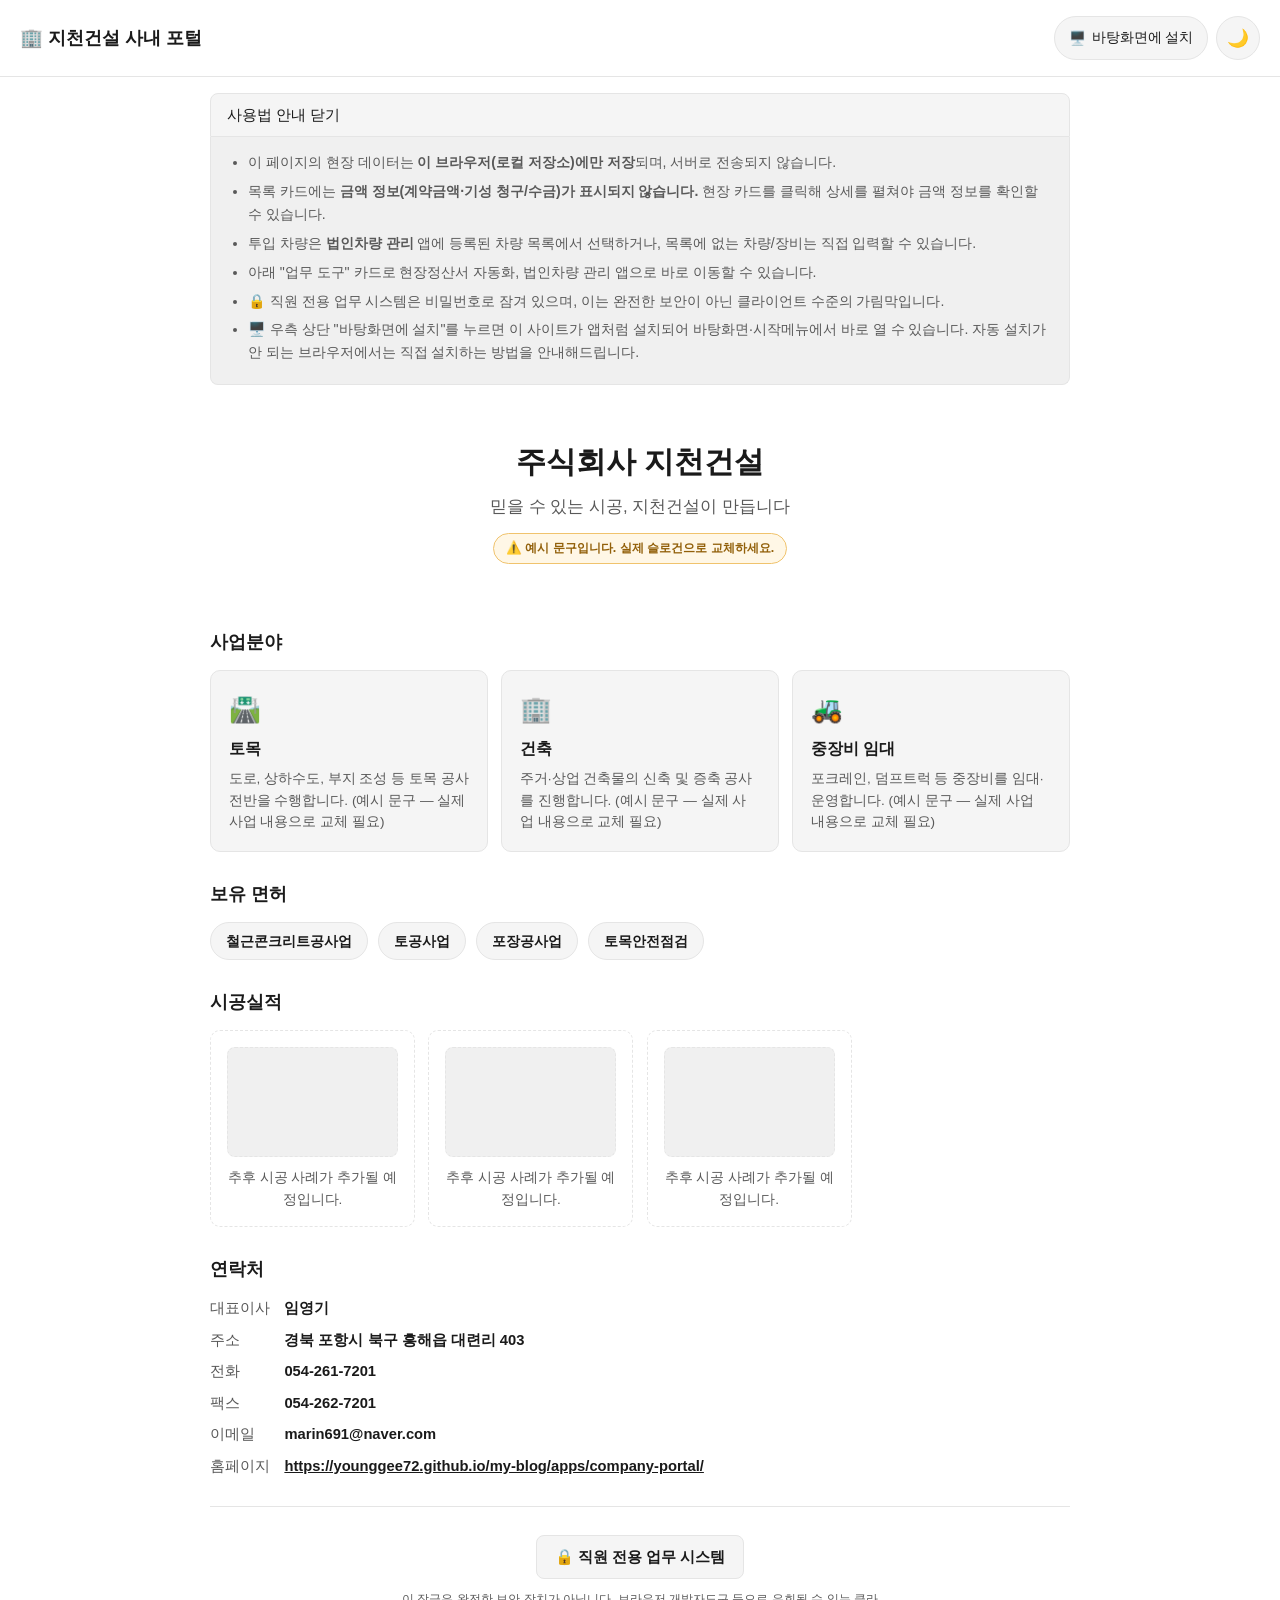
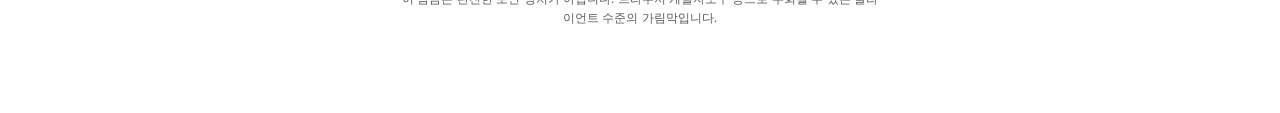
==== apps/company-portal/index.html @ ecb1ff20 "Remove personal mobile number from portal contact info Co-Authored-By: Claude Sonnet 5 <noreply@anth" ====
<!DOCTYPE html>
<html lang="ko">
<head>
<meta charset="UTF-8">
<meta name="viewport" content="width=device-width, initial-scale=1.0">
<title>지천건설 사내 포털</title>
<link rel="manifest" href="manifest.json">
<link rel="icon" href="icons/icon-192.png">
<meta name="theme-color" content="#2563eb">
<link rel="stylesheet" href="style.css">
</head>
<body>

<header class="header">
  <h1 class="title">🏢 지천건설 사내 포털</h1>
  <div class="header-actions">
    <button id="desktop-shortcut-btn" class="header-btn" type="button" title="이 사이트를 앱으로 설치해 바탕화면·시작메뉴에서 바로 열 수 있게 합니다.">🖥️ <span class="header-btn-label">바탕화면에 설치</span></button>
    <button id="theme-toggle" class="theme-toggle" type="button" aria-label="다크모드 전환">🌙</button>
  </div>
</header>

<section id="guide-box" class="guide-box">
  <button id="guide-toggle" class="guide-toggle" type="button" aria-expanded="true">
    <span id="guide-toggle-label">사용법 안내 닫기</span>
  </button>
  <div id="guide-content" class="guide-content">
    <ul>
      <li>이 페이지의 현장 데이터는 <strong>이 브라우저(로컬 저장소)에만 저장</strong>되며, 서버로 전송되지 않습니다.</li>
      <li>목록 카드에는 <strong>금액 정보(계약금액·기성 청구/수금)가 표시되지 않습니다.</strong> 현장 카드를 클릭해 상세를 펼쳐야 금액 정보를 확인할 수 있습니다.</li>
      <li>투입 차량은 <strong>법인차량 관리</strong> 앱에 등록된 차량 목록에서 선택하거나, 목록에 없는 차량/장비는 직접 입력할 수 있습니다.</li>
      <li>아래 "업무 도구" 카드로 현장정산서 자동화, 법인차량 관리 앱으로 바로 이동할 수 있습니다.</li>
      <li>🔒 직원 전용 업무 시스템은 비밀번호로 잠겨 있으며, 이는 완전한 보안이 아닌 클라이언트 수준의 가림막입니다.</li>
      <li>🖥️ 우측 상단 "바탕화면에 설치"를 누르면 이 사이트가 앱처럼 설치되어 바탕화면·시작메뉴에서 바로 열 수 있습니다. 자동 설치가 안 되는 브라우저에서는 직접 설치하는 방법을 안내해드립니다.</li>
    </ul>
  </div>
</section>

<main class="container">

  <!-- ================= 공개 랜딩(대외 홍보) 섹션 ================= -->
  <section id="public-landing">

    <!-- 히어로 -->
    <section class="landing-hero">
      <h1 class="landing-company-name">주식회사 지천건설</h1>
      <p class="landing-slogan">믿을 수 있는 시공, 지천건설이 만듭니다</p>
      <span class="placeholder-badge">⚠️ 예시 문구입니다. 실제 슬로건으로 교체하세요.</span>
    </section>

    <!-- 사업분야 소개 -->
    <section class="section-block">
      <div class="section-block-head">
        <h2>사업분야</h2>
      </div>
      <div class="landing-business-grid">
        <div class="landing-business-card">
          <span class="landing-business-icon">🛣️</span>
          <h3>토목</h3>
          <p>도로, 상하수도, 부지 조성 등 토목 공사 전반을 수행합니다. (예시 문구 — 실제 사업 내용으로 교체 필요)</p>
        </div>
        <div class="landing-business-card">
          <span class="landing-business-icon">🏢</span>
          <h3>건축</h3>
          <p>주거·상업 건축물의 신축 및 증축 공사를 진행합니다. (예시 문구 — 실제 사업 내용으로 교체 필요)</p>
        </div>
        <div class="landing-business-card">
          <span class="landing-business-icon">🚜</span>
          <h3>중장비 임대</h3>
          <p>포크레인, 덤프트럭 등 중장비를 임대·운영합니다. (예시 문구 — 실제 사업 내용으로 교체 필요)</p>
        </div>
      </div>
    </section>

    <!-- 보유 면허 -->
    <section class="section-block">
      <div class="section-block-head">
        <h2>보유 면허</h2>
      </div>
      <ul class="landing-license-list">
        <li>철근콘크리트공사업</li>
        <li>토공사업</li>
        <li>포장공사업</li>
        <li>토목안전점검</li>
      </ul>
    </section>

    <!-- 시공실적/포트폴리오 -->
    <section class="section-block">
      <div class="section-block-head">
        <h2>시공실적</h2>
      </div>
      <div class="landing-portfolio-grid">
        <div class="landing-portfolio-card">
          <div class="landing-portfolio-thumb" aria-hidden="true"></div>
          <p>추후 시공 사례가 추가될 예정입니다.</p>
        </div>
        <div class="landing-portfolio-card">
          <div class="landing-portfolio-thumb" aria-hidden="true"></div>
          <p>추후 시공 사례가 추가될 예정입니다.</p>
        </div>
        <div class="landing-portfolio-card">
          <div class="landing-portfolio-thumb" aria-hidden="true"></div>
          <p>추후 시공 사례가 추가될 예정입니다.</p>
        </div>
      </div>
    </section>

    <!-- 연락처 -->
    <section class="section-block">
      <div class="section-block-head">
        <h2>연락처</h2>
      </div>
      <dl class="landing-contact-list">
        <dt>대표이사</dt><dd>임영기</dd>
        <dt>주소</dt><dd>경북 포항시 북구 흥해읍 대련리 403</dd>
        <dt>전화</dt><dd>054-261-7201</dd>
        <dt>팩스</dt><dd>054-262-7201</dd>
        <dt>이메일</dt><dd>marin691@naver.com</dd>
        <dt>홈페이지</dt><dd><a href="https://younggee72.github.io/my-blog/apps/company-portal/index.html">https://younggee72.github.io/my-blog/apps/company-portal/</a></dd>
      </dl>
    </section>

    <!-- 직원 전용 진입 -->
    <div class="unlock-area">
      <button id="unlock-btn" class="btn btn-secondary" type="button">🔒 직원 전용 업무 시스템</button>
      <p class="unlock-hint">이 잠금은 완전한 보안 장치가 아닙니다. 브라우저 개발자도구 등으로 우회될 수 있는 클라이언트 수준의 가림막입니다.</p>
    </div>

  </section>

  <!-- ================= 내부 레이어(비밀번호 통과 후에만 노출) ================= -->
  <section id="internal-area" hidden>

    <!-- ================= 업무 도구(허브) 섹션 ================= -->
    <section class="section-block">
      <div class="section-block-head">
        <h2>업무 도구</h2>
      </div>
      <div class="hub-grid">
        <a class="hub-card" href="../settlement/index.html">
          <span class="hub-card-icon">🧾</span>
          <span class="hub-card-title">현장정산서 자동화 도구</span>
          <span class="hub-card-desc">세금계산서를 불러와 현장별 정산서를 자동으로 생성합니다.</span>
        </a>
        <a class="hub-card" href="../vehicle-fleet/index.html">
          <span class="hub-card-icon">🚚</span>
          <span class="hub-card-title">법인차량 관리</span>
          <span class="hub-card-desc">차량별 정기검사·보험·소모품 교체 일정을 관리합니다.</span>
        </a>
        <a class="hub-card" href="materials.html">
          <span class="hub-card-icon">📁</span>
          <span class="hub-card-title">업무자료</span>
          <span class="hub-card-desc">공사자료·안전자료 파일을 업로드하고 공유합니다.</span>
        </a>
      </div>
    </section>

    <!-- ================= 진행중인 현장 섹션 ================= -->
    <section class="section-block">
      <div class="section-block-head">
        <h2>진행중인 현장</h2>
      </div>

      <div class="action-bar">
        <button id="add-site-btn" class="btn btn-primary" type="button">+ 새 현장 등록</button>
        <span id="site-count" class="site-count"></span>
      </div>

      <!-- 현장 등록/수정 폼 -->
      <div id="site-form-panel" class="form-panel" hidden>
        <h3 id="site-form-title">새 현장 등록</h3>
        <form id="site-form" class="form-grid" novalidate>
          <input type="hidden" id="site-id">

          <div class="form-field">
            <label for="site-name">현장명 <span class="req">*</span></label>
            <input id="site-name" type="text" required maxlength="60" placeholder="예: oo아파트 신축공사">
            <p class="error-msg" data-for="name" hidden></p>
          </div>

          <div class="form-field">
            <label for="site-address">위치(주소) <span class="req">*</span></label>
            <input id="site-address" type="text" required maxlength="120" placeholder="예: 서울시 OO구 OO동 123">
            <p class="error-msg" data-for="address" hidden></p>
          </div>

          <div class="form-row">
            <div class="form-field">
              <label for="site-startdate">착공일 <span class="req">*</span></label>
              <input id="site-startdate" type="date" required>
              <p class="error-msg" data-for="startdate" hidden></p>
            </div>
            <div class="form-field">
              <label for="site-enddate">준공예정일</label>
              <input id="site-enddate" type="date">
            </div>
          </div>

          <div class="form-field">
            <label for="site-manager">담당자 <span class="req">*</span></label>
            <input id="site-manager" type="text" required maxlength="30" placeholder="예: 김현장">
            <p class="error-msg" data-for="manager" hidden></p>
          </div>

          <div class="form-row">
            <div class="form-field">
              <label for="site-stage">진행 단계</label>
              <select id="site-stage"></select>
            </div>
            <div class="form-field">
              <label for="site-progress">공정률(%)</label>
              <input id="site-progress" type="number" min="0" max="100" step="1" inputmode="numeric">
            </div>
          </div>
          <input id="site-progress-range" type="range" min="0" max="100" step="1" aria-label="공정률 슬라이더">

          <p class="form-hint">아래 금액 정보는 목록 카드에는 표시되지 않고, 상세를 펼쳤을 때만 노출됩니다.</p>
          <div class="form-row">
            <div class="form-field">
              <label for="site-contract">계약금액(원)</label>
              <input id="site-contract" type="number" min="0" step="1" inputmode="numeric" placeholder="예: 3200000000">
            </div>
            <div class="form-field">
              <label for="site-billed">기성 청구액(원)</label>
              <input id="site-billed" type="number" min="0" step="1" inputmode="numeric">
            </div>
          </div>
          <div class="form-field">
            <label for="site-collected">기성 수금액(원)</label>
            <input id="site-collected" type="number" min="0" step="1" inputmode="numeric">
          </div>

          <div class="form-field">
            <label>투입 차량 (법인차량 관리 등록 목록)</label>
            <div id="site-vehicle-checklist" class="vehicle-checklist"></div>
            <p id="site-vehicle-empty-msg" class="form-hint" hidden>등록된 차량이 없습니다. 법인차량 관리에서 먼저 등록하거나 아래에 직접 입력하세요.</p>
          </div>

          <div class="form-field">
            <label for="site-vehicle-freetext">투입 차량/장비 직접 입력</label>
            <textarea id="site-vehicle-freetext" rows="2" placeholder="예: 포터 2대, 포크레인 1대 투입"></textarea>
          </div>

          <div class="form-field">
            <label for="site-memo">비고</label>
            <textarea id="site-memo" rows="2"></textarea>
          </div>

          <div class="form-actions">
            <button type="submit" class="btn btn-primary">저장</button>
            <button type="button" id="site-form-cancel" class="btn btn-secondary">취소</button>
          </div>
          <p id="site-form-toast" class="form-toast" role="status" hidden></p>
        </form>
      </div>

      <div id="site-list" class="site-grid"></div>
      <p id="site-empty-msg" class="empty-msg" hidden>등록된 현장이 없습니다. "+ 새 현장 등록" 버튼으로 첫 현장을 등록해보세요.</p>
    </section>

  </section>

</main>

<!-- 비밀번호 입력 모달 -->
<div id="password-modal-overlay" class="modal-overlay" hidden>
  <div class="modal-panel" role="dialog" aria-modal="true" aria-labelledby="password-modal-title">
    <button id="password-modal-close" class="modal-close" type="button" aria-label="닫기">✕</button>
    <h2 id="password-modal-title">🔒 직원 전용 업무 시스템</h2>
    <p class="form-hint">비밀번호 4자리를 입력하세요.</p>
    <form id="password-form" class="form-grid" novalidate>
      <div class="form-field">
        <label for="password-input">비밀번호</label>
        <input id="password-input" type="password" inputmode="numeric" maxlength="4" autocomplete="off">
        <p id="password-error-msg" class="error-msg" hidden>비밀번호가 올바르지 않습니다.</p>
      </div>
      <div class="form-actions">
        <button type="submit" id="password-submit-btn" class="btn btn-primary">확인</button>
        <button type="button" id="password-cancel-btn" class="btn btn-secondary">취소</button>
      </div>
      <p class="unlock-hint">이 잠금은 완전한 보안 장치가 아닙니다. 브라우저 개발자도구 등으로 우회될 수 있는 클라이언트 수준의 가림막입니다.</p>
    </form>
  </div>
</div>

<!-- 설치 안내 모달(브라우저가 자동 설치를 지원하지 않을 때) -->
<div id="install-guide-overlay" class="modal-overlay" hidden>
  <div class="modal-panel" role="dialog" aria-modal="true" aria-labelledby="install-guide-title">
    <button id="install-guide-close" class="modal-close" type="button" aria-label="닫기">✕</button>
    <h2 id="install-guide-title">🖥️ 바탕화면에 설치하기</h2>
    <p class="form-hint">이 브라우저에서는 자동 설치 팝업이 뜨지 않아요. 아래 방법 중 하나를 그대로 따라해주세요. (한 번만 설치하면 다음부터는 바탕화면·시작메뉴 아이콘으로 바로 열립니다)</p>

    <div class="install-guide-group">
      <h3>💻 Windows — Edge</h3>
      <ol class="install-guide-list">
        <li>주소창(화면 위쪽, 인터넷 주소 적는 칸) 맨 오른쪽을 보면 <strong>모니터 모양 아이콘</strong>이 있는지 확인하세요. 마우스를 올리면 "이 사이트를 앱으로 설치"라고 표시됩니다.</li>
        <li>그 아이콘이 있으면 클릭 → 팝업창에서 <strong>[설치]</strong> 버튼 클릭 → 끝!</li>
        <li>아이콘이 안 보이면: 브라우저 <strong>오른쪽 위 점 3개(⋯)</strong> 클릭 → <strong>[앱]</strong> 메뉴 → <strong>[이 사이트를 앱으로 설치]</strong> 클릭 → <strong>[설치]</strong> 버튼 클릭</li>
      </ol>
    </div>

    <div class="install-guide-group">
      <h3>💻 Windows — Chrome</h3>
      <ol class="install-guide-list">
        <li>주소창 오른쪽 끝의 <strong>모니터 모양(⊕) 설치 아이콘</strong> 클릭 → <strong>[설치]</strong> 버튼 클릭</li>
        <li>아이콘이 없으면: 브라우저 <strong>오른쪽 위 점 3개(⋮)</strong> 클릭 → <strong>[도구 더보기]</strong> → <strong>[바로가기 만들기...]</strong> → "창으로 열기" 체크박스 선택 → <strong>[만들기]</strong> 클릭</li>
      </ol>
    </div>

    <div class="install-guide-group">
      <h3>📱 안드로이드 — Chrome</h3>
      <ol class="install-guide-list">
        <li>오른쪽 위 <strong>점 3개(⋮)</strong> 메뉴를 누르세요.</li>
        <li>목록에서 <strong>[앱 설치]</strong> 또는 <strong>[홈 화면에 추가]</strong>를 누르고, 나오는 팝업에서 <strong>[설치]</strong> 또는 <strong>[추가]</strong>를 누르세요.</li>
      </ol>
    </div>

    <div class="install-guide-group">
      <h3>📱 아이폰/아이패드 — Safari</h3>
      <ol class="install-guide-list">
        <li>화면 아래(또는 위) <strong>공유 아이콘(네모 안에 위쪽 화살표)</strong>을 누르세요.</li>
        <li>메뉴를 아래로 내려 <strong>[홈 화면에 추가]</strong>를 누르세요.</li>
        <li>오른쪽 위 <strong>[추가]</strong>를 누르면 완료됩니다.</li>
      </ol>
    </div>

    <div class="form-actions">
      <button type="button" id="install-guide-ok-btn" class="btn btn-primary">확인</button>
    </div>
  </div>
</div>

<!-- 현장 상세 모달 -->
<div id="site-detail-overlay" class="modal-overlay" hidden>
  <div class="modal-panel" role="dialog" aria-modal="true" aria-labelledby="site-detail-title">
    <button id="site-detail-close" class="modal-close" type="button" aria-label="닫기">✕</button>
    <h2 id="site-detail-title"></h2>
    <div id="site-detail-meta" class="detail-header-meta"></div>

    <div class="section-block">
      <div class="progress-bar-track"><div id="site-detail-progress-fill" class="progress-bar-fill"></div></div>
      <p id="site-detail-progress-label" class="form-hint"></p>
    </div>

    <div class="money-box">
      <h3>금액 정보</h3>
      <dl class="money-list">
        <dt>계약금액</dt><dd id="site-detail-contract"></dd>
        <dt>기성 청구액</dt><dd id="site-detail-billed"></dd>
        <dt>기성 수금액</dt><dd id="site-detail-collected"></dd>
      </dl>
    </div>

    <div class="section-block">
      <h3>투입 차량/장비</h3>
      <ul id="site-detail-vehicles" class="vehicle-tag-list"></ul>
      <p id="site-detail-vehicles-empty" class="form-hint" hidden>등록된 투입 차량/장비 정보가 없습니다.</p>
    </div>

    <p id="site-detail-memo" class="detail-note" hidden></p>

    <div class="detail-header-actions">
      <button id="site-detail-edit-btn" class="btn btn-secondary" type="button">수정</button>
      <button id="site-detail-delete-btn" class="btn btn-danger" type="button">삭제</button>
    </div>
  </div>
</div>

<script src="portal.js"></script>
<script src="app.js"></script>
</body>
</html>
---- apps/company-portal/style.css ----
/* style.css — 사내 포털
   사이트 팔레트를 CSS 변수로 재선언(라이트/다크) 후 그대로 사용. */

:root {
  --color-bg: #ffffff;
  --color-bg-secondary: #f5f5f5;
  --color-text: #1a1a1a;
  --color-text-secondary: #595959;
  --color-accent: #2563eb;
  --color-border: #e5e5e5;
  --color-code-bg: #f0f0f0;
  --font-body: -apple-system, BlinkMacSystemFont, 'Segoe UI', Roboto, 'Apple SD Gothic Neo', 'Noto Sans KR', sans-serif;
  --font-mono: 'SFMono-Regular', Consolas, 'Liberation Mono', Menlo, monospace;
  --max-width: 900px;

  --danger-bg: #dc2626;
  --danger-text: #ffffff;
}

@media (prefers-color-scheme: dark) {
  :root:not([data-theme='light']) {
    --color-bg: #121212;
    --color-bg-secondary: #1e1e1e;
    --color-text: #e8e8e8;
    --color-text-secondary: #a8a8a8;
    --color-accent: #60a5fa;
    --color-border: #333333;
    --color-code-bg: #1e1e1e;

    --danger-bg: #f87171;
    --danger-text: #1a1a1a;
  }
}

:root[data-theme='dark'] {
  --color-bg: #121212;
  --color-bg-secondary: #1e1e1e;
  --color-text: #e8e8e8;
  --color-text-secondary: #a8a8a8;
  --color-accent: #60a5fa;
  --color-border: #333333;
  --color-code-bg: #1e1e1e;

  --danger-bg: #f87171;
  --danger-text: #1a1a1a;
}

* {
  box-sizing: border-box;
}

/* 브라우저 기본 [hidden] 동작(display:none)이 author 스타일에 밀려 무시되는 것을 방지 */
[hidden] {
  display: none !important;
}

body {
  margin: 0;
  background: var(--color-bg);
  color: var(--color-text);
  font-family: var(--font-body);
  line-height: 1.6;
  font-size: 16px;
  transition: background-color 0.15s ease, color 0.15s ease;
}

button, input, select, textarea {
  font-family: inherit;
}

a {
  color: inherit;
}

/* ---------- 헤더 ---------- */
.header {
  display: flex;
  align-items: center;
  justify-content: space-between;
  padding: 1rem 1.25rem;
  border-bottom: 1px solid var(--color-border);
  gap: 0.75rem;
}

.title {
  font-size: 1.15rem;
  margin: 0;
}

.header-actions {
  display: flex;
  align-items: center;
  gap: 0.5rem;
  flex-shrink: 0;
}

.header-btn {
  display: inline-flex;
  align-items: center;
  gap: 0.35rem;
  border: 1px solid var(--color-border);
  background: var(--color-bg-secondary);
  color: var(--color-text);
  border-radius: 999px;
  padding: 0.5rem 0.85rem;
  min-height: 44px;
  font-size: 0.85rem;
  text-decoration: none;
  cursor: pointer;
  white-space: nowrap;
}

.header-btn:hover {
  border-color: var(--color-accent);
}

.theme-toggle {
  flex-shrink: 0;
  border: 1px solid var(--color-border);
  background: var(--color-bg-secondary);
  color: var(--color-text);
  border-radius: 999px;
  width: 2.5rem;
  height: 2.5rem;
  min-width: 44px;
  min-height: 44px;
  font-size: 1.1rem;
  cursor: pointer;
}

/* ---------- 사용법 안내 박스 ---------- */
.guide-box {
  max-width: var(--max-width);
  margin: 1rem auto 0;
  padding: 0 1.25rem;
}

.guide-toggle {
  width: 100%;
  min-height: 44px;
  background: var(--color-bg-secondary);
  color: var(--color-text);
  border: 1px solid var(--color-border);
  border-radius: 8px 8px 0 0;
  padding: 0.6rem 1rem;
  text-align: left;
  font-size: 0.95rem;
  cursor: pointer;
}

.guide-content {
  background: var(--color-code-bg);
  border: 1px solid var(--color-border);
  border-top: none;
  border-radius: 0 0 8px 8px;
  padding: 0.9rem 1.1rem;
  font-size: 0.88rem;
  color: var(--color-text-secondary);
}

.guide-content ul {
  margin: 0;
  padding-left: 1.2rem;
}

.guide-content li {
  margin-bottom: 0.4rem;
}

.guide-box.collapsed .guide-content {
  display: none;
}

.guide-box.collapsed .guide-toggle {
  border-radius: 8px;
}

.container {
  max-width: var(--max-width);
  margin: 0 auto;
  padding: 1rem 1.25rem 3rem;
}

/* ---------- 섹션 공통 ---------- */
.section-block {
  margin: 1.75rem 0;
}

.section-block-head {
  display: flex;
  align-items: center;
  justify-content: space-between;
  margin-bottom: 0.85rem;
  gap: 0.5rem;
}

.section-block-head h2 {
  margin: 0;
  font-size: 1.1rem;
}

.section-block h3 {
  margin: 0 0 0.6rem;
  font-size: 1rem;
}

/* ---------- 공개 랜딩(대외 홍보) 섹션 ---------- */
.landing-hero {
  text-align: center;
  padding: 2.25rem 1rem 1.5rem;
}

.landing-company-name {
  margin: 0 0 0.5rem;
  font-size: 1.9rem;
  font-weight: 800;
}

.landing-slogan {
  margin: 0 0 0.75rem;
  font-size: 1.05rem;
  color: var(--color-text-secondary);
}

.placeholder-badge {
  display: inline-block;
  background: #fff7e6;
  color: #92600a;
  border: 1px solid #f0c36d;
  border-radius: 999px;
  padding: 0.3rem 0.75rem;
  font-size: 0.78rem;
  font-weight: 600;
  margin-bottom: 0.75rem;
}

:root[data-theme='dark'] .placeholder-badge {
  background: #3a2f10;
  color: #f0c36d;
  border-color: #6b5215;
}

@media (prefers-color-scheme: dark) {
  :root:not([data-theme='light']) .placeholder-badge {
    background: #3a2f10;
    color: #f0c36d;
    border-color: #6b5215;
  }
}

.landing-business-grid {
  display: grid;
  grid-template-columns: repeat(auto-fill, minmax(220px, 1fr));
  gap: 0.85rem;
}

.landing-business-card {
  background: var(--color-bg-secondary);
  border: 1px solid var(--color-border);
  border-radius: 10px;
  padding: 1.1rem;
}

.landing-business-icon {
  font-size: 1.6rem;
  display: block;
  margin-bottom: 0.4rem;
}

.landing-business-card h3 {
  margin: 0 0 0.4rem;
  font-size: 1rem;
}

.landing-business-card p {
  margin: 0;
  font-size: 0.85rem;
  color: var(--color-text-secondary);
}

.landing-license-list {
  display: flex;
  flex-wrap: wrap;
  gap: 0.6rem;
  margin: 0;
  padding: 0;
  list-style: none;
}

.landing-license-list li {
  background: var(--color-bg-secondary);
  border: 1px solid var(--color-border);
  color: var(--color-text);
  border-radius: 999px;
  padding: 0.45rem 0.95rem;
  font-size: 0.88rem;
  font-weight: 600;
}

.landing-portfolio-grid {
  display: grid;
  grid-template-columns: repeat(auto-fill, minmax(200px, 1fr));
  gap: 0.85rem;
}

.landing-portfolio-card {
  border: 1px dashed var(--color-border);
  border-radius: 10px;
  padding: 1rem;
  text-align: center;
}

.landing-portfolio-thumb {
  background: var(--color-code-bg);
  border: 1px dashed var(--color-border);
  border-radius: 8px;
  height: 110px;
  margin-bottom: 0.6rem;
}

.landing-portfolio-card p {
  margin: 0;
  font-size: 0.85rem;
  color: var(--color-text-secondary);
}

.landing-contact-list {
  display: grid;
  grid-template-columns: auto 1fr;
  column-gap: 0.9rem;
  row-gap: 0.5rem;
  margin: 0.75rem 0 0;
  font-size: 0.92rem;
}

.landing-contact-list dt {
  color: var(--color-text-secondary);
}

.landing-contact-list dd {
  margin: 0;
  font-weight: 600;
}

.unlock-area {
  text-align: center;
  padding: 1.75rem 1rem 2.25rem;
  border-top: 1px solid var(--color-border);
  margin-top: 1.5rem;
}

.unlock-hint {
  max-width: 480px;
  margin: 0.65rem auto 0;
  font-size: 0.76rem;
  color: var(--color-text-secondary);
}

.install-guide-group {
  margin-top: 1.1rem;
}

.install-guide-group h3 {
  font-size: 0.92rem;
  margin: 0 0 0.4rem;
}

.install-guide-list {
  margin: 0;
  padding-left: 1.3rem;
  font-size: 0.85rem;
  line-height: 1.6;
  color: var(--color-text);
}

.install-guide-list li + li {
  margin-top: 0.4rem;
}

/* ---------- 업무 도구(허브) 카드 ---------- */
.hub-grid {
  display: grid;
  grid-template-columns: repeat(auto-fill, minmax(220px, 1fr));
  gap: 0.85rem;
}

.hub-card {
  display: flex;
  flex-direction: column;
  gap: 0.3rem;
  background: var(--color-bg-secondary);
  border: 1px solid var(--color-border);
  border-radius: 10px;
  padding: 1rem;
  text-decoration: none;
  color: var(--color-text);
}

.hub-card:hover,
.hub-card:focus-visible {
  border-color: var(--color-accent);
  outline: none;
}

.hub-card-icon {
  font-size: 1.6rem;
}

.hub-card-title {
  font-weight: 700;
  font-size: 1rem;
}

.hub-card-desc {
  font-size: 0.85rem;
  color: var(--color-text-secondary);
}

.hub-card-disabled {
  border-style: dashed;
  opacity: 0.65;
  cursor: default;
}

/* ---------- 버튼 공통 ---------- */
.btn {
  min-height: 44px;
  padding: 0.6rem 1.1rem;
  border-radius: 8px;
  font-size: 0.95rem;
  font-weight: 600;
  cursor: pointer;
  border: 1px solid transparent;
}

.btn-primary {
  background: var(--color-accent);
  color: #fff;
  border-color: var(--color-accent);
}

.btn-secondary {
  background: var(--color-bg-secondary);
  color: var(--color-text);
  border-color: var(--color-border);
}

.btn-danger {
  background: var(--color-bg-secondary);
  color: var(--danger-bg);
  border-color: var(--danger-bg);
}

.action-bar {
  display: flex;
  align-items: center;
  gap: 0.85rem;
  flex-wrap: wrap;
  margin-bottom: 1rem;
}

.site-count {
  font-size: 0.88rem;
  color: var(--color-text-secondary);
}

/* ---------- 현장 카드 리스트 ---------- */
.site-grid {
  display: grid;
  grid-template-columns: repeat(auto-fill, minmax(280px, 1fr));
  gap: 0.85rem;
  margin-bottom: 1.5rem;
}

.site-card {
  display: block;
  width: 100%;
  text-align: left;
  background: var(--color-bg-secondary);
  border: 1px solid var(--color-border);
  border-radius: 10px;
  padding: 0.9rem 1rem;
  cursor: pointer;
  color: var(--color-text);
  font-family: inherit;
  font-size: 1rem;
}

.site-card:hover,
.site-card:focus-visible {
  border-color: var(--color-accent);
  outline: none;
}

.site-card-top {
  display: flex;
  align-items: center;
  justify-content: space-between;
  gap: 0.5rem;
  margin-bottom: 0.3rem;
}

.site-card-name {
  font-weight: 700;
  font-size: 1.02rem;
  margin: 0;
}

.site-card-meta {
  font-size: 0.85rem;
  color: var(--color-text-secondary);
  margin-bottom: 0.15rem;
}

.site-card-dates {
  font-size: 0.8rem;
  color: var(--color-text-secondary);
  margin-bottom: 0.55rem;
}

.empty-msg {
  color: var(--color-text-secondary);
  text-align: center;
  padding: 2rem 0;
}

/* ---------- 단계 배지 ---------- */
.badge {
  display: inline-block;
  font-size: 0.75rem;
  font-weight: 700;
  padding: 0.22rem 0.6rem;
  border-radius: 999px;
  white-space: nowrap;
  background: var(--color-code-bg);
  color: var(--color-text);
  border: 1px solid var(--color-border);
}

/* ---------- 공정률 막대 ---------- */
.progress-bar-track {
  background: var(--color-code-bg);
  border: 1px solid var(--color-border);
  border-radius: 999px;
  height: 10px;
  overflow: hidden;
  margin: 0.3rem 0;
}

.progress-bar-fill {
  height: 100%;
  background: var(--color-accent);
  border-radius: 999px;
}

/* ---------- 금액 정보 박스(민감정보 영역) ---------- */
.money-box {
  background: var(--color-bg-secondary);
  border: 1px solid var(--color-border);
  border-radius: 10px;
  padding: 0.9rem 1rem;
  margin: 1rem 0;
}

.money-box h3 {
  margin: 0 0 0.6rem;
}

.money-list {
  display: grid;
  grid-template-columns: auto 1fr;
  column-gap: 0.75rem;
  row-gap: 0.4rem;
  margin: 0;
  font-size: 0.92rem;
}

.money-list dt {
  color: var(--color-text-secondary);
}

.money-list dd {
  margin: 0;
  font-weight: 700;
  text-align: right;
}

/* ---------- 투입 차량 태그/체크리스트 ---------- */
.vehicle-tag-list {
  list-style: none;
  margin: 0;
  padding: 0;
  display: flex;
  flex-wrap: wrap;
  gap: 0.4rem;
}

.vehicle-tag-list li {
  background: var(--color-code-bg);
  border: 1px solid var(--color-border);
  border-radius: 999px;
  padding: 0.25rem 0.7rem;
  font-size: 0.85rem;
}

.vehicle-checklist {
  display: flex;
  flex-direction: column;
  gap: 0.4rem;
  background: var(--color-bg);
  border: 1px solid var(--color-border);
  border-radius: 8px;
  padding: 0.6rem 0.7rem;
  max-height: 180px;
  overflow-y: auto;
}

.vehicle-checklist label {
  display: flex;
  align-items: center;
  gap: 0.5rem;
  font-weight: 400;
  font-size: 0.9rem;
  min-height: 28px;
}

.vehicle-checklist input[type="checkbox"] {
  width: 20px;
  height: 20px;
  min-height: 20px;
  flex-shrink: 0;
}

/* ---------- 상세(모달) ---------- */
.detail-header-meta {
  font-size: 0.88rem;
  color: var(--color-text-secondary);
  margin-bottom: 0.5rem;
}

.detail-note {
  font-size: 0.85rem;
  color: var(--color-text-secondary);
  background: var(--color-code-bg);
  border: 1px solid var(--color-border);
  border-radius: 8px;
  padding: 0.6rem 0.8rem;
  margin: 1rem 0;
}

.detail-header-actions {
  display: flex;
  gap: 0.6rem;
  flex-wrap: wrap;
  margin-top: 1.25rem;
}

.detail-header-actions .btn {
  flex: 1;
}

/* ---------- 폼 ---------- */
.form-panel {
  background: var(--color-bg-secondary);
  border: 1px solid var(--color-border);
  border-radius: 10px;
  padding: 1rem;
  margin-bottom: 1.5rem;
}

.form-panel h3 {
  margin: 0 0 0.85rem;
  font-size: 1.05rem;
}

.form-grid {
  display: flex;
  flex-direction: column;
  gap: 0.85rem;
}

.form-field {
  display: flex;
  flex-direction: column;
  gap: 0.35rem;
}

.form-field label {
  font-size: 0.88rem;
  font-weight: 600;
}

.req {
  color: var(--color-accent);
}

.form-hint {
  font-size: 0.78rem;
  color: var(--color-text-secondary);
  margin: 0;
}

.form-row {
  display: flex;
  gap: 0.75rem;
}

.form-row .form-field {
  flex: 1;
}

select,
input,
textarea {
  font-size: 16px;
  padding: 0.55rem 0.6rem;
  border: 1px solid var(--color-border);
  border-radius: 6px;
  background: var(--color-bg);
  color: var(--color-text);
  min-height: 44px;
  width: 100%;
}

input[type="range"] {
  min-height: 32px;
  padding: 0;
}

textarea {
  min-height: 64px;
  resize: vertical;
}

.error-msg {
  color: var(--danger-bg);
  font-size: 0.82rem;
  margin: 0;
}

.form-actions {
  display: flex;
  gap: 0.6rem;
  flex-wrap: wrap;
  margin-top: 0.4rem;
}

.form-toast {
  background: var(--color-accent);
  color: #fff;
  border-radius: 8px;
  padding: 0.6rem 0.9rem;
  text-align: center;
  font-size: 0.9rem;
  margin-top: 0.6rem;
}

/* ---------- 모달 ---------- */
.modal-overlay {
  position: fixed;
  inset: 0;
  background: rgba(0, 0, 0, 0.5);
  display: flex;
  align-items: center;
  justify-content: center;
  padding: 1rem;
  z-index: 100;
}

.modal-panel {
  background: var(--color-bg);
  border: 1px solid var(--color-border);
  border-radius: 12px;
  max-width: 520px;
  width: 92vw;
  max-height: 88vh;
  overflow-y: auto;
  padding: 1.25rem;
  position: relative;
}

.modal-close {
  position: absolute;
  top: 0.75rem;
  right: 0.75rem;
  width: 36px;
  height: 36px;
  min-width: 36px;
  min-height: 36px;
  border-radius: 999px;
  border: 1px solid var(--color-border);
  background: var(--color-bg-secondary);
  color: var(--color-text);
  cursor: pointer;
  font-size: 1rem;
}

.modal-panel h2 {
  margin: 0 1.5rem 0.4rem 0;
  font-size: 1.15rem;
}

/* ---------- 반응형 ---------- */
@media (max-width: 640px) {
  .site-grid,
  .hub-grid,
  .landing-business-grid,
  .landing-portfolio-grid {
    grid-template-columns: 1fr;
  }

  .landing-company-name {
    font-size: 1.5rem;
  }

  .form-row {
    flex-direction: column;
  }

  .detail-header-actions {
    flex-direction: column;
  }

  .header-btn-label {
    display: none;
  }

  .header-btn {
    padding: 0.5rem 0.65rem;
  }
}
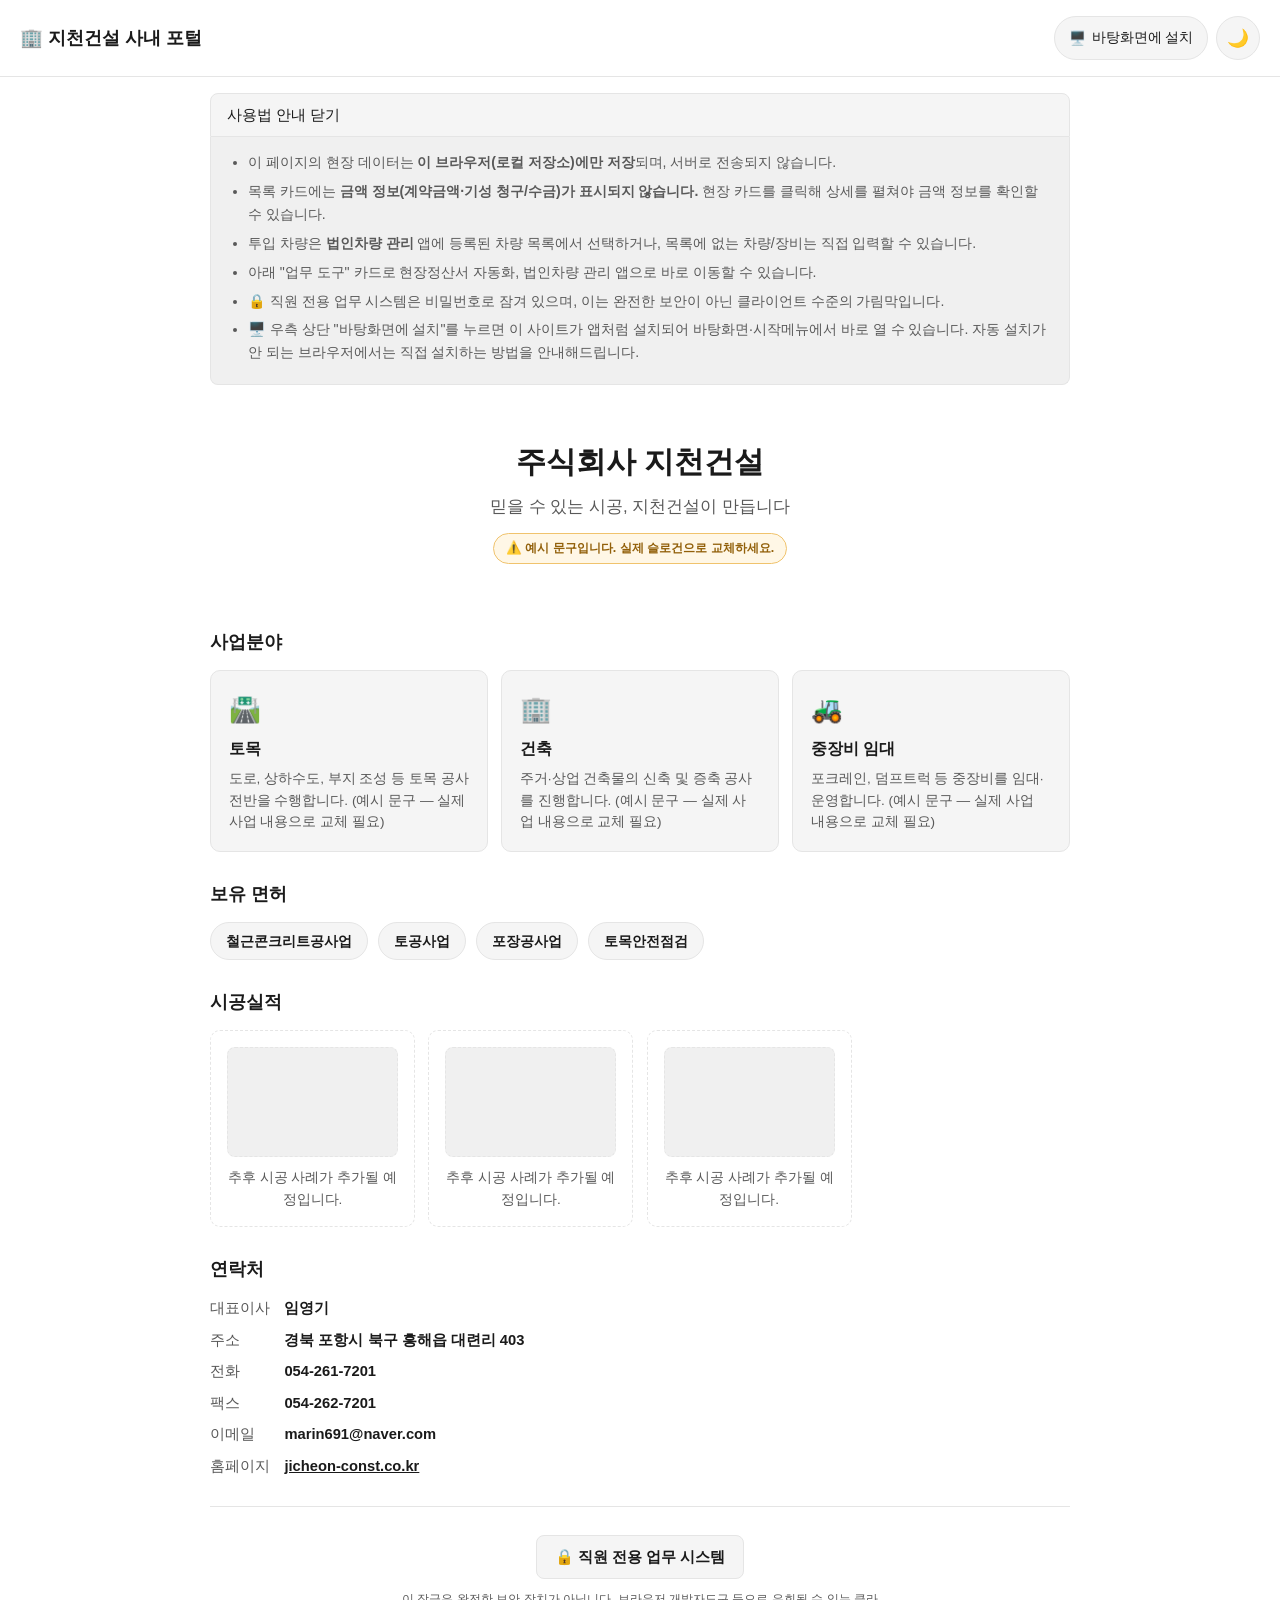
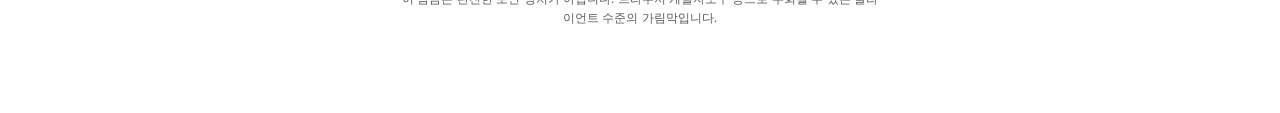
==== commit efa8ecf1: "Point portal homepage link to the new custom domain Co-Authored-By: Claude Sonnet 5 <noreply@anthrop" ====
--- a/apps/company-portal/index.html
+++ b/apps/company-portal/index.html
@@ -116,7 +116,7 @@
         <dt>전화</dt><dd>054-261-7201</dd>
         <dt>팩스</dt><dd>054-262-7201</dd>
         <dt>이메일</dt><dd>marin691@naver.com</dd>
-        <dt>홈페이지</dt><dd><a href="https://younggee72.github.io/my-blog/apps/company-portal/index.html">https://younggee72.github.io/my-blog/apps/company-portal/</a></dd>
+        <dt>홈페이지</dt><dd><a href="http://jicheon-const.co.kr">jicheon-const.co.kr</a></dd>
       </dl>
     </section>
 
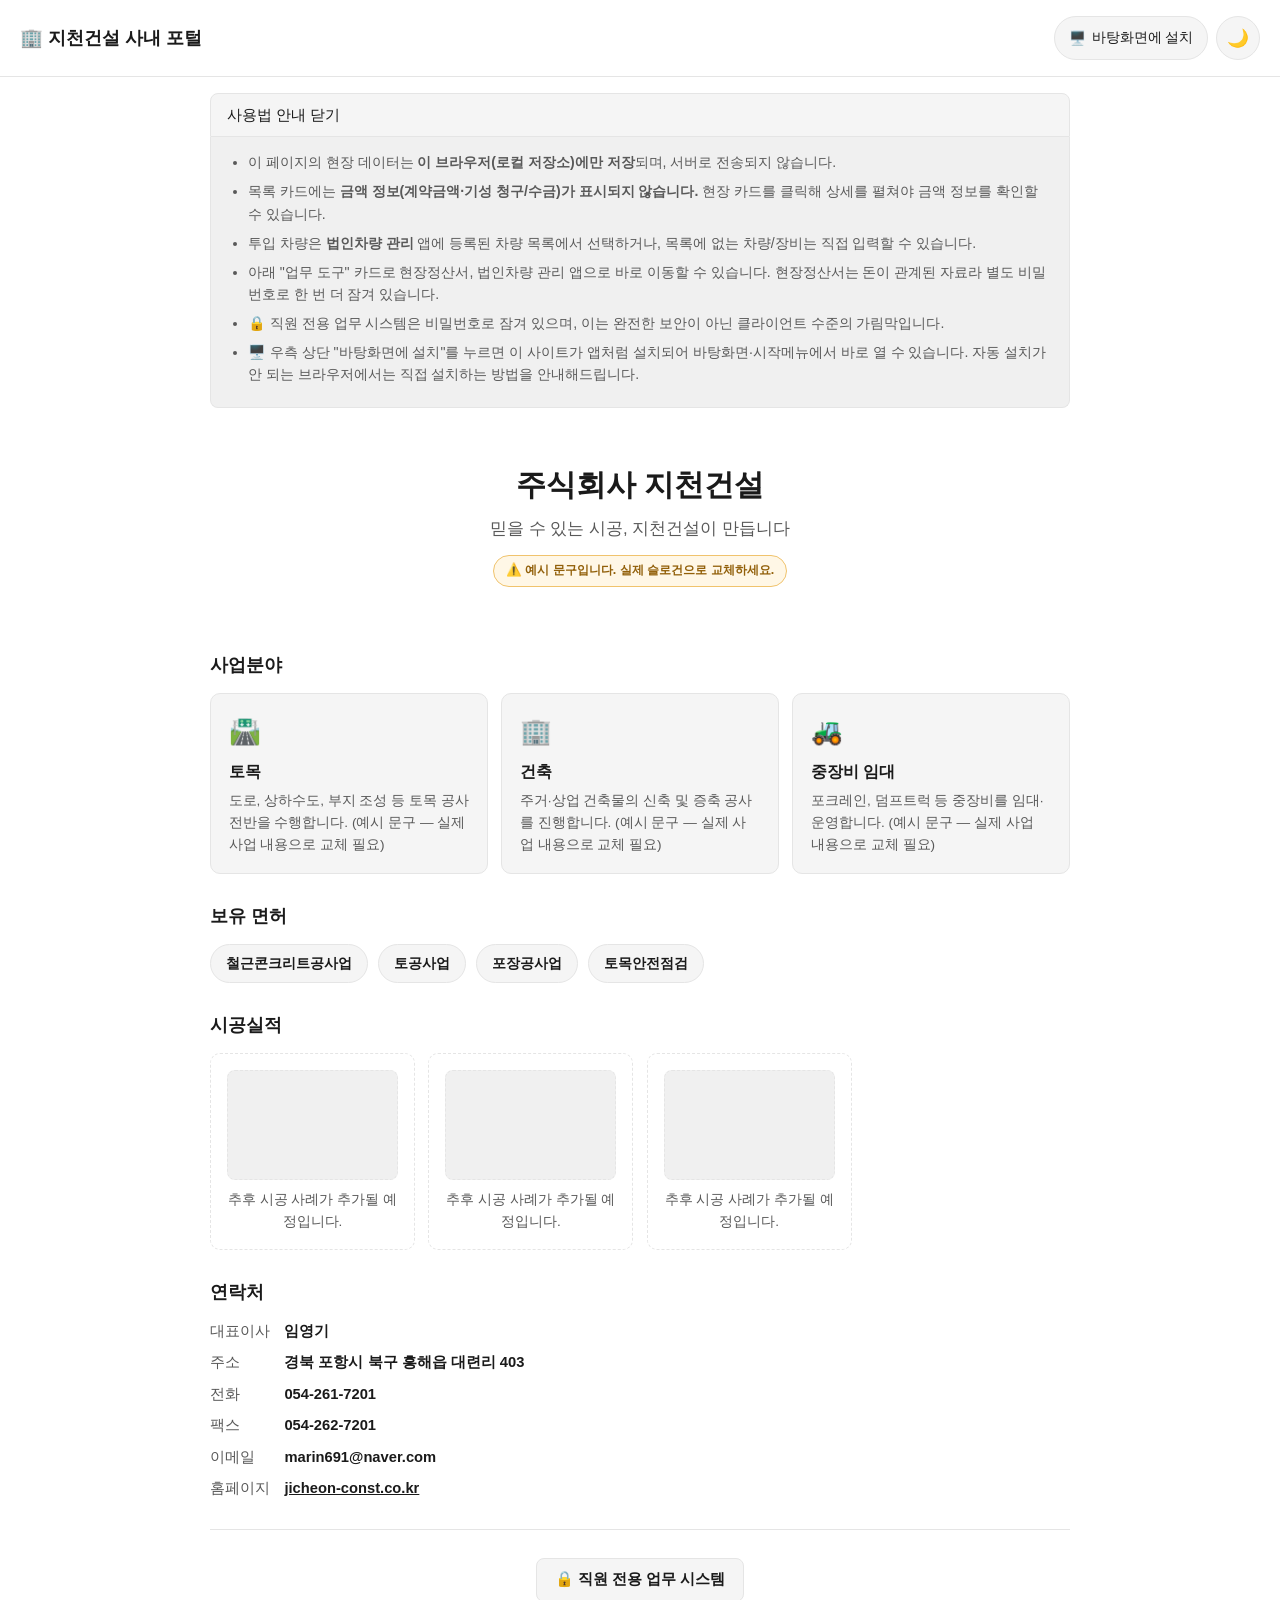
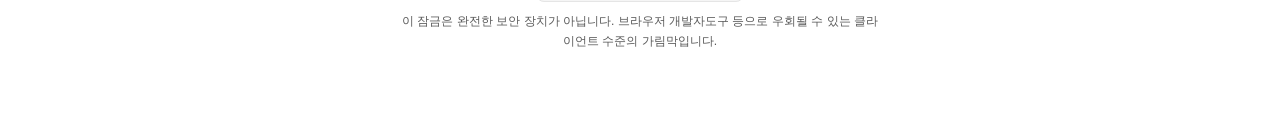
==== commit 6d63bd84: "Rename settlement app to 현장정산서 and add its own password gate Since the settlement tool handles money" ====
--- a/apps/company-portal/index.html
+++ b/apps/company-portal/index.html
@@ -28,7 +28,7 @@
       <li>이 페이지의 현장 데이터는 <strong>이 브라우저(로컬 저장소)에만 저장</strong>되며, 서버로 전송되지 않습니다.</li>
       <li>목록 카드에는 <strong>금액 정보(계약금액·기성 청구/수금)가 표시되지 않습니다.</strong> 현장 카드를 클릭해 상세를 펼쳐야 금액 정보를 확인할 수 있습니다.</li>
       <li>투입 차량은 <strong>법인차량 관리</strong> 앱에 등록된 차량 목록에서 선택하거나, 목록에 없는 차량/장비는 직접 입력할 수 있습니다.</li>
-      <li>아래 "업무 도구" 카드로 현장정산서 자동화, 법인차량 관리 앱으로 바로 이동할 수 있습니다.</li>
+      <li>아래 "업무 도구" 카드로 현장정산서, 법인차량 관리 앱으로 바로 이동할 수 있습니다. 현장정산서는 돈이 관계된 자료라 별도 비밀번호로 한 번 더 잠겨 있습니다.</li>
       <li>🔒 직원 전용 업무 시스템은 비밀번호로 잠겨 있으며, 이는 완전한 보안이 아닌 클라이언트 수준의 가림막입니다.</li>
       <li>🖥️ 우측 상단 "바탕화면에 설치"를 누르면 이 사이트가 앱처럼 설치되어 바탕화면·시작메뉴에서 바로 열 수 있습니다. 자동 설치가 안 되는 브라우저에서는 직접 설치하는 방법을 안내해드립니다.</li>
     </ul>
@@ -139,7 +139,7 @@
       <div class="hub-grid">
         <a class="hub-card" href="../settlement/index.html">
           <span class="hub-card-icon">🧾</span>
-          <span class="hub-card-title">현장정산서 자동화 도구</span>
+          <span class="hub-card-title">현장정산서</span>
           <span class="hub-card-desc">세금계산서를 불러와 현장별 정산서를 자동으로 생성합니다.</span>
         </a>
         <a class="hub-card" href="../vehicle-fleet/index.html">
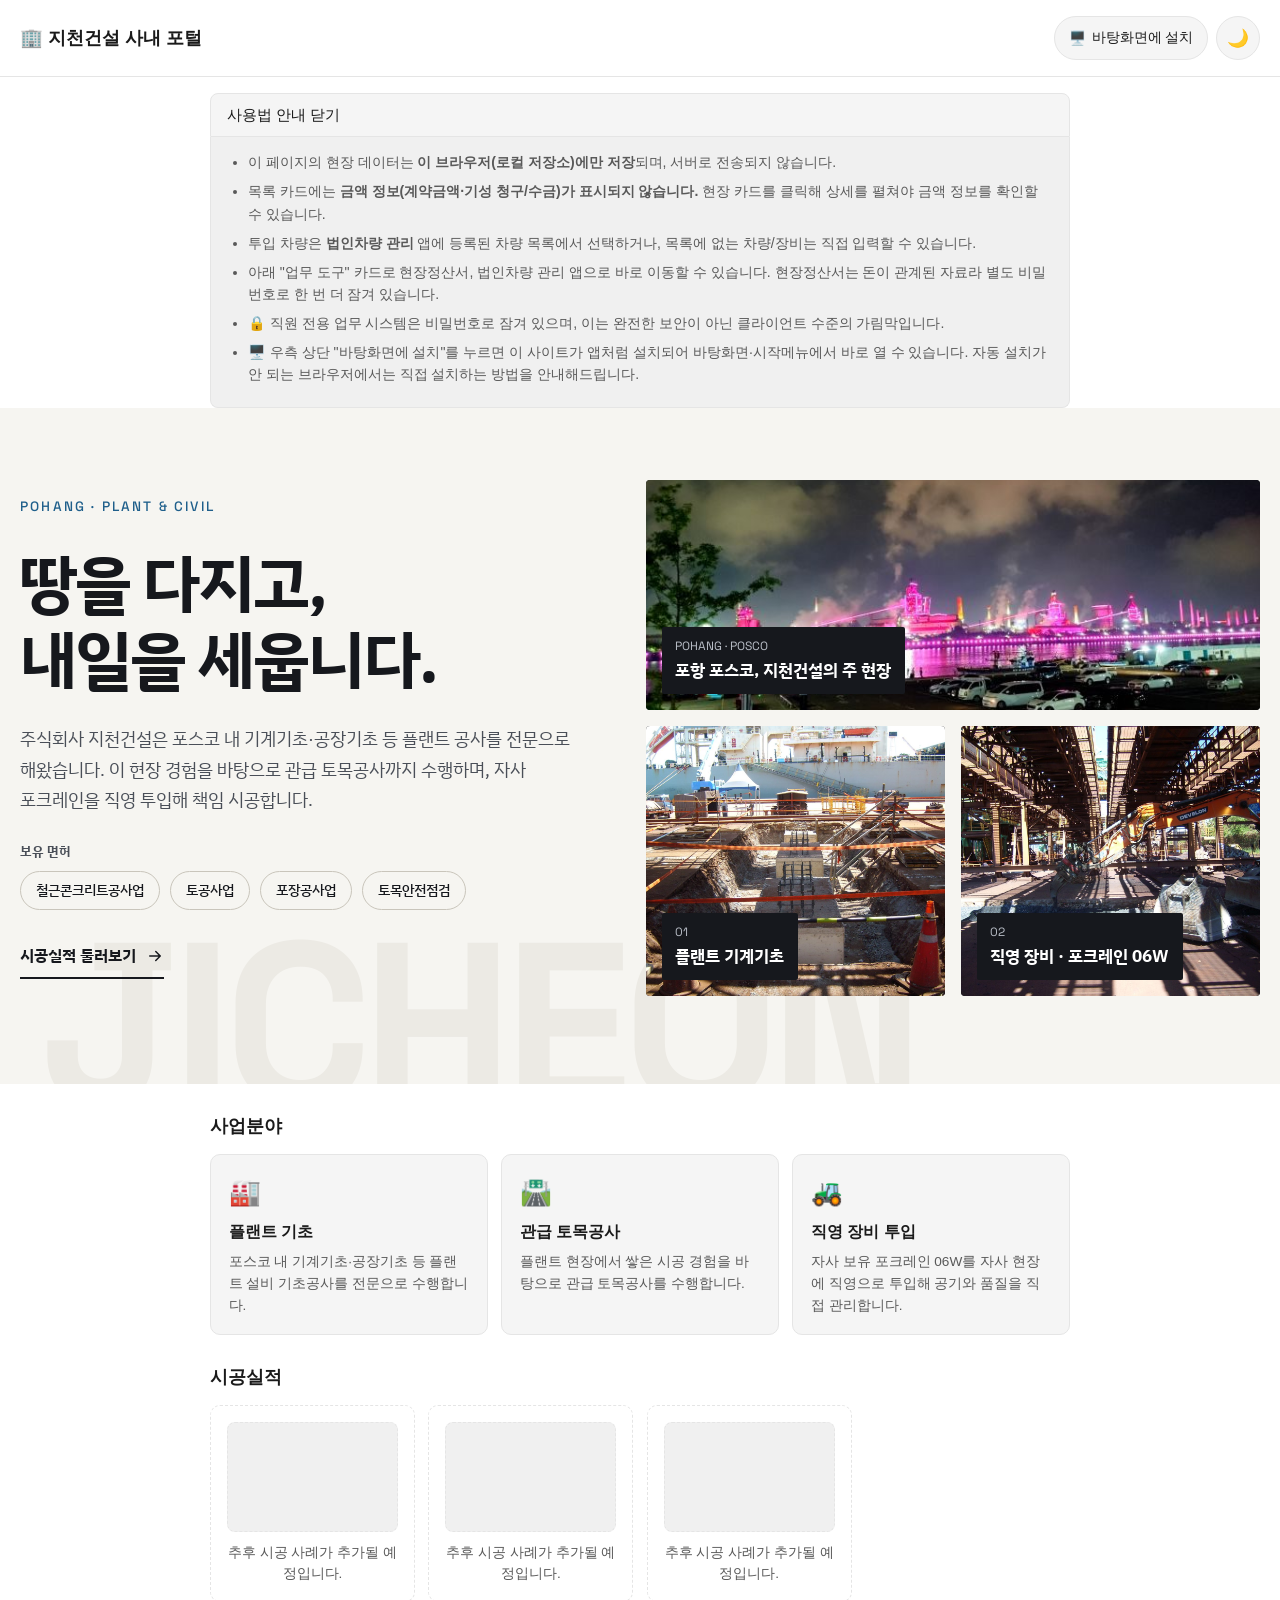
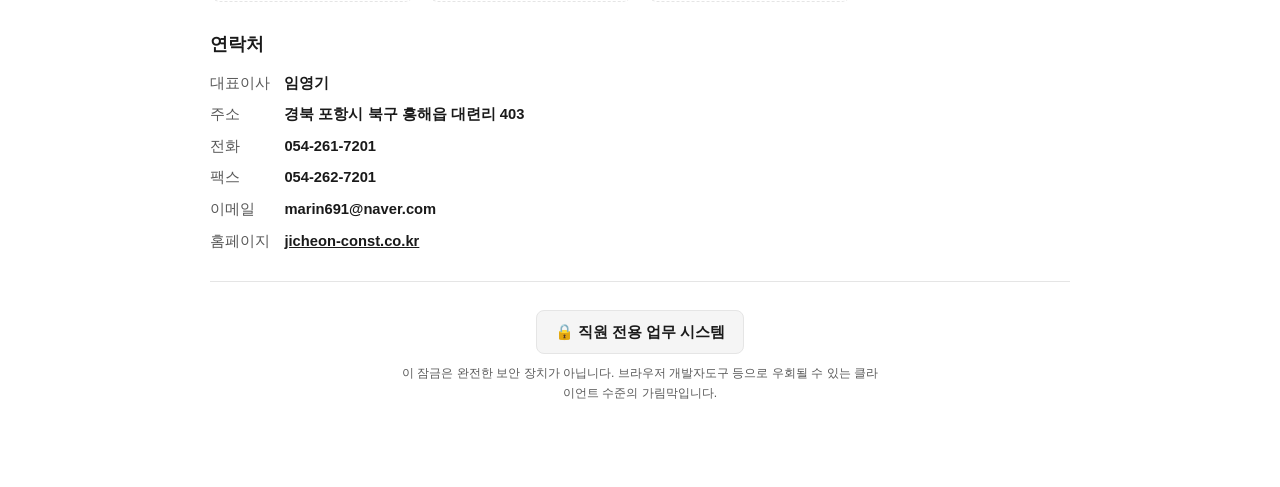
==== commit 8098e03e: "포털 대문을 B 시안(미니멀 타이포형)으로 교체 - 히어로: '땅을 다지고, 내일을 세웁니다.' 제목, 플랜트·관급공사 소개 문구,   보유 면허 칩, 포스코 전경·기계기초·포크레" ====
--- a/apps/company-portal/index.html
+++ b/apps/company-portal/index.html
@@ -7,6 +7,9 @@
 <link rel="manifest" href="manifest.json">
 <link rel="icon" href="icons/icon-192.png">
 <meta name="theme-color" content="#2563eb">
+<link rel="preconnect" href="https://fonts.googleapis.com">
+<link rel="preconnect" href="https://fonts.gstatic.com" crossorigin>
+<link rel="stylesheet" href="https://fonts.googleapis.com/css2?family=IBM+Plex+Sans+KR:wght@400;500;700&family=Space+Grotesk:wght@500;700&display=swap">
 <link rel="stylesheet" href="style.css">
 </head>
 <body>
@@ -40,11 +43,42 @@
   <!-- ================= 공개 랜딩(대외 홍보) 섹션 ================= -->
   <section id="public-landing">
 
-    <!-- 히어로 -->
-    <section class="landing-hero">
-      <h1 class="landing-company-name">주식회사 지천건설</h1>
-      <p class="landing-slogan">믿을 수 있는 시공, 지천건설이 만듭니다</p>
-      <span class="placeholder-badge">⚠️ 예시 문구입니다. 실제 슬로건으로 교체하세요.</span>
+    <!-- 히어로 (B 시안: 미니멀 타이포형) -->
+    <section class="landing-hero" aria-labelledby="landing-hero-title">
+      <span class="landing-hero-bgword" aria-hidden="true">JICHEON</span>
+      <div class="landing-hero-inner">
+        <div class="landing-hero-copy">
+          <span class="landing-hero-eyebrow">POHANG · PLANT &amp; CIVIL</span>
+          <h1 id="landing-hero-title" class="landing-hero-title">땅을 다지고,<br>내일을 세웁니다.</h1>
+          <p class="landing-hero-desc">주식회사 지천건설은 포스코 내 기계기초·공장기초 등 플랜트 공사를 전문으로 해왔습니다. 이 현장 경험을 바탕으로 관급 토목공사까지 수행하며, 자사 포크레인을 직영 투입해 책임 시공합니다.</p>
+          <div class="landing-hero-licenses">
+            <span class="landing-hero-label">보유 면허</span>
+            <ul class="landing-license-list">
+              <li>철근콘크리트공사업</li>
+              <li>토공사업</li>
+              <li>포장공사업</li>
+              <li>토목안전점검</li>
+            </ul>
+          </div>
+          <a class="landing-hero-link" href="#landing-portfolio">시공실적 둘러보기
+            <svg aria-hidden="true" width="18" height="18" viewBox="0 0 24 24" fill="none" stroke="currentColor" stroke-width="2" stroke-linecap="round" stroke-linejoin="round"><path d="M5 12h14M13 6l6 6-6 6"></path></svg>
+          </a>
+        </div>
+        <div class="landing-hero-photos">
+          <figure class="landing-hero-photo landing-hero-photo--wide">
+            <img src="images/hero-posco-night.jpg" alt="야간 조명이 켜진 포항 포스코 제철소 전경" style="object-position: center 60%;">
+            <figcaption><span>POHANG · POSCO</span><strong>포항 포스코, 지천건설의 주 현장</strong></figcaption>
+          </figure>
+          <figure class="landing-hero-photo">
+            <img src="images/hero-plant-foundation.jpg" alt="포스코 내 기계기초 철근 배근과 콘크리트 타설 현장" style="object-position: center 65%;">
+            <figcaption><span>01</span><strong>플랜트 기계기초</strong></figcaption>
+          </figure>
+          <figure class="landing-hero-photo">
+            <img src="images/hero-excavator.jpg" alt="제철소 설비 아래에서 작업 중인 자사 포크레인" style="object-position: 65% center;">
+            <figcaption><span>02</span><strong>직영 장비 · 포크레인 06W</strong></figcaption>
+          </figure>
+        </div>
+      </div>
     </section>
 
     <!-- 사업분야 소개 -->
@@ -54,38 +88,25 @@
       </div>
       <div class="landing-business-grid">
         <div class="landing-business-card">
+          <span class="landing-business-icon">🏭</span>
+          <h3>플랜트 기초</h3>
+          <p>포스코 내 기계기초·공장기초 등 플랜트 설비 기초공사를 전문으로 수행합니다.</p>
+        </div>
+        <div class="landing-business-card">
           <span class="landing-business-icon">🛣️</span>
-          <h3>토목</h3>
-          <p>도로, 상하수도, 부지 조성 등 토목 공사 전반을 수행합니다. (예시 문구 — 실제 사업 내용으로 교체 필요)</p>
-        </div>
-        <div class="landing-business-card">
-          <span class="landing-business-icon">🏢</span>
-          <h3>건축</h3>
-          <p>주거·상업 건축물의 신축 및 증축 공사를 진행합니다. (예시 문구 — 실제 사업 내용으로 교체 필요)</p>
+          <h3>관급 토목공사</h3>
+          <p>플랜트 현장에서 쌓은 시공 경험을 바탕으로 관급 토목공사를 수행합니다.</p>
         </div>
         <div class="landing-business-card">
           <span class="landing-business-icon">🚜</span>
-          <h3>중장비 임대</h3>
-          <p>포크레인, 덤프트럭 등 중장비를 임대·운영합니다. (예시 문구 — 실제 사업 내용으로 교체 필요)</p>
-        </div>
-      </div>
-    </section>
-
-    <!-- 보유 면허 -->
-    <section class="section-block">
-      <div class="section-block-head">
-        <h2>보유 면허</h2>
-      </div>
-      <ul class="landing-license-list">
-        <li>철근콘크리트공사업</li>
-        <li>토공사업</li>
-        <li>포장공사업</li>
-        <li>토목안전점검</li>
-      </ul>
+          <h3>직영 장비 투입</h3>
+          <p>자사 보유 포크레인 06W를 자사 현장에 직영으로 투입해 공기와 품질을 직접 관리합니다.</p>
+        </div>
+      </div>
     </section>
 
     <!-- 시공실적/포트폴리오 -->
-    <section class="section-block">
+    <section class="section-block" id="landing-portfolio">
       <div class="section-block-head">
         <h2>시공실적</h2>
       </div>
--- a/apps/company-portal/style.css
+++ b/apps/company-portal/style.css
@@ -55,6 +55,7 @@
 }
 
 body {
+  overflow-x: clip;
   margin: 0;
   background: var(--color-bg);
   color: var(--color-text);
@@ -205,21 +206,205 @@
 }
 
 /* ---------- 공개 랜딩(대외 홍보) 섹션 ---------- */
+/* 히어로: B 시안(미니멀 타이포형). 900px 컨테이너 밖으로 화면 전체 폭을 쓴다. */
 .landing-hero {
-  text-align: center;
-  padding: 2.25rem 1rem 1.5rem;
-}
-
-.landing-company-name {
-  margin: 0 0 0.5rem;
-  font-size: 1.9rem;
-  font-weight: 800;
-}
-
-.landing-slogan {
-  margin: 0 0 0.75rem;
+  --hero-bg: #F6F5F1;
+  --hero-text: #16181D;
+  --hero-muted: #4A4F58;
+  --hero-accent: #1F5F8B;
+  --hero-chip-border: #C9C5BB;
+  --hero-bgword: #ECEAE4;
+  --hero-cap-bg: #16181D;
+  --hero-cap-text: #FFFFFF;
+  --hero-cap-muted: #B9BEC7;
+  position: relative;
+  width: 100vw;
+  margin-left: calc(50% - 50vw);
+  margin-top: -1rem;
+  background: var(--hero-bg);
+  color: var(--hero-text);
+  font-family: 'IBM Plex Sans KR', var(--font-body);
+  word-break: keep-all;
+  overflow: hidden;
+}
+
+:root[data-theme='dark'] .landing-hero {
+  --hero-bg: #17181B;
+  --hero-text: #EEEDE9;
+  --hero-muted: #B4B8C0;
+  --hero-accent: #7FB6DC;
+  --hero-chip-border: #3E4148;
+  --hero-bgword: #1F2024;
+  --hero-cap-bg: #0D0E10;
+}
+
+@media (prefers-color-scheme: dark) {
+  :root:not([data-theme='light']) .landing-hero {
+    --hero-bg: #17181B;
+    --hero-text: #EEEDE9;
+    --hero-muted: #B4B8C0;
+    --hero-accent: #7FB6DC;
+    --hero-chip-border: #3E4148;
+    --hero-bgword: #1F2024;
+    --hero-cap-bg: #0D0E10;
+  }
+}
+
+.landing-hero-bgword {
+  position: absolute;
+  left: 2.5rem;
+  bottom: -3.5rem;
+  font-family: 'Space Grotesk', sans-serif;
+  font-weight: 700;
+  font-size: clamp(6rem, 18vw, 16rem);
+  line-height: 1;
+  letter-spacing: -0.04em;
+  color: var(--hero-bgword);
+  white-space: nowrap;
+  pointer-events: none;
+  user-select: none;
+}
+
+.landing-hero-inner {
+  position: relative;
+  max-width: 1280px;
+  margin: 0 auto;
+  padding: clamp(2.5rem, 6vw, 4.5rem) 1.25rem clamp(3rem, 7vw, 5.5rem);
+  display: flex;
+  flex-wrap: wrap;
+  align-items: center;
+  gap: clamp(2rem, 4vw, 3.5rem);
+}
+
+.landing-hero-copy {
+  flex: 1 1 440px;
+  min-width: 0;
+  display: flex;
+  flex-direction: column;
+  gap: 1.6rem;
+}
+
+.landing-hero-eyebrow {
+  font-family: 'Space Grotesk', sans-serif;
+  font-size: 0.85rem;
+  font-weight: 500;
+  letter-spacing: 0.16em;
+  color: var(--hero-accent);
+}
+
+.landing-hero-title {
+  margin: 0;
+  font-size: clamp(2.4rem, 5.6vw, 4rem);
+  line-height: 1.2;
+  font-weight: 700;
+  letter-spacing: -0.03em;
+}
+
+.landing-hero-desc {
+  margin: 0;
+  max-width: 35rem;
+  font-size: 1.1rem;
+  line-height: 1.75;
+  color: var(--hero-muted);
+}
+
+.landing-hero-licenses {
+  display: flex;
+  flex-direction: column;
+  gap: 0.6rem;
+}
+
+.landing-hero-label {
+  font-size: 0.8rem;
+  font-weight: 700;
+  color: var(--hero-muted);
+}
+
+.landing-hero .landing-license-list li {
+  background: transparent;
+  border-color: var(--hero-chip-border);
+  color: var(--hero-text);
+  font-weight: 500;
+}
+
+.landing-hero-link {
+  align-self: flex-start;
+  display: inline-flex;
+  align-items: center;
+  gap: 0.6rem;
+  min-height: 44px;
+  font-weight: 700;
+  text-decoration: none;
+  color: var(--hero-text);
+  border-bottom: 2px solid currentColor;
+}
+
+.landing-hero-link:hover {
+  color: var(--hero-accent);
+}
+
+.landing-hero-photos {
+  flex: 1 1 480px;
+  min-width: 0;
+  display: grid;
+  grid-template-columns: repeat(2, minmax(0, 1fr));
+  grid-template-rows: 230px 270px;
+  gap: 1rem;
+}
+
+.landing-hero-photo {
+  position: relative;
+  margin: 0;
+  overflow: hidden;
+  border-radius: 4px;
+  background: var(--hero-cap-bg);
+}
+
+.landing-hero-photo--wide {
+  grid-column: span 2;
+}
+
+.landing-hero-photo img {
+  display: block;
+  width: 100%;
+  height: 100%;
+  object-fit: cover;
+}
+
+.landing-hero-photo figcaption {
+  position: absolute;
+  left: 1rem;
+  bottom: 1rem;
+  right: 1rem;
+  width: fit-content;
+  display: flex;
+  flex-direction: column;
+  gap: 0.1rem;
+  padding: 0.6rem 0.85rem;
+  border-radius: 2px;
+  background: var(--hero-cap-bg);
+  color: var(--hero-cap-text);
+}
+
+.landing-hero-photo figcaption span {
+  font-family: 'Space Grotesk', sans-serif;
+  font-size: 0.75rem;
+  color: var(--hero-cap-muted);
+}
+
+.landing-hero-photo figcaption strong {
   font-size: 1.05rem;
-  color: var(--color-text-secondary);
+}
+
+@media (max-width: 600px) {
+  .landing-hero-photos {
+    grid-template-columns: minmax(0, 1fr);
+    grid-template-rows: none;
+    grid-auto-rows: 200px;
+  }
+  .landing-hero-photo--wide {
+    grid-column: auto;
+  }
 }
 
 .placeholder-badge {
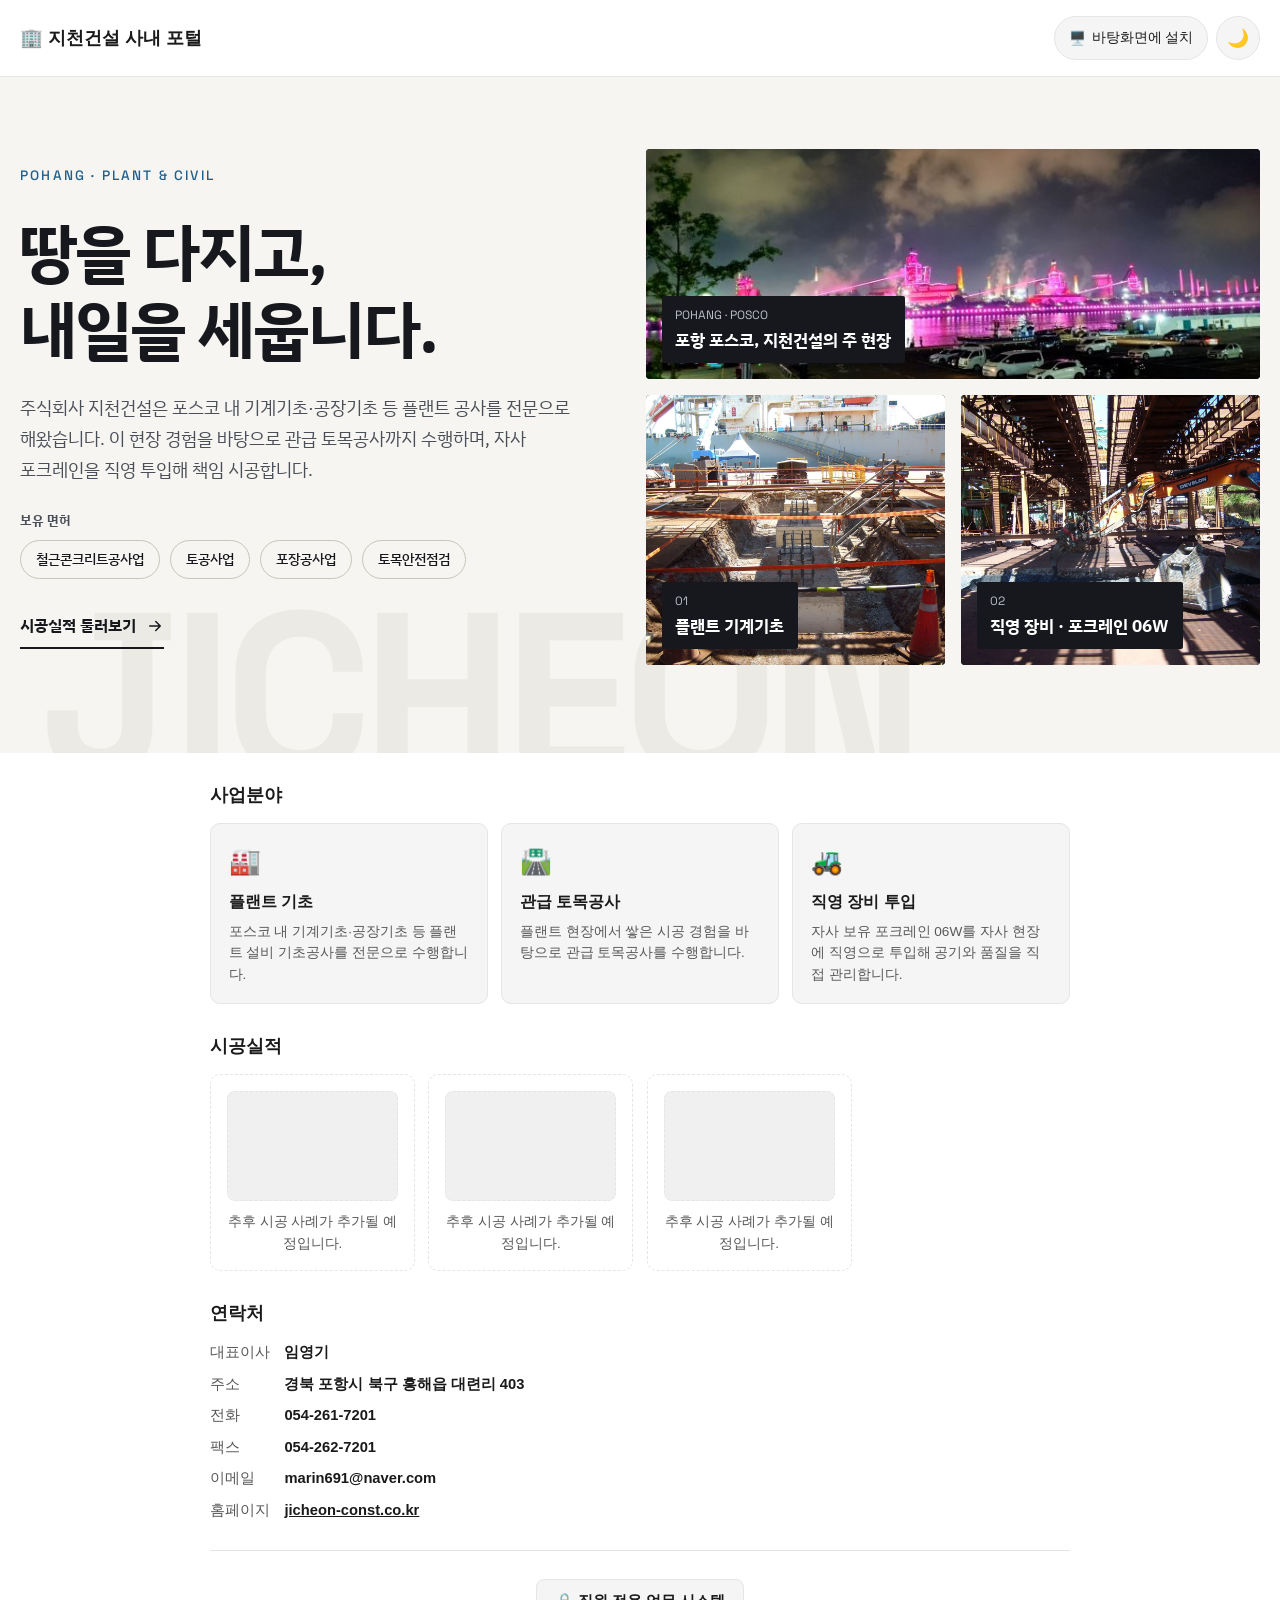
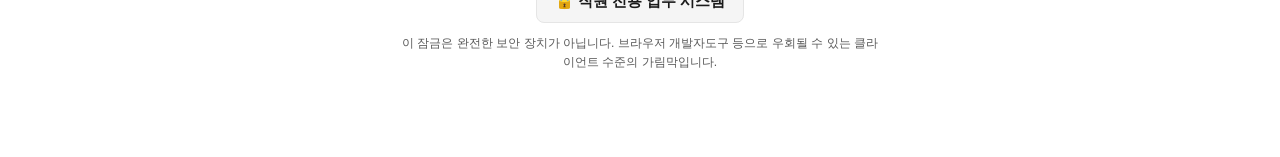
==== commit 4ee53fe8: "포털 대문에서 사용법 안내 박스 삭제 index.html의 안내 박스 마크업, app.js의 접기/펼치기 로직, style.css의 관련 스타일을 함께 지웠다. 자료실(materi" ====
--- a/apps/company-portal/index.html
+++ b/apps/company-portal/index.html
@@ -21,22 +21,6 @@
     <button id="theme-toggle" class="theme-toggle" type="button" aria-label="다크모드 전환">🌙</button>
   </div>
 </header>
-
-<section id="guide-box" class="guide-box">
-  <button id="guide-toggle" class="guide-toggle" type="button" aria-expanded="true">
-    <span id="guide-toggle-label">사용법 안내 닫기</span>
-  </button>
-  <div id="guide-content" class="guide-content">
-    <ul>
-      <li>이 페이지의 현장 데이터는 <strong>이 브라우저(로컬 저장소)에만 저장</strong>되며, 서버로 전송되지 않습니다.</li>
-      <li>목록 카드에는 <strong>금액 정보(계약금액·기성 청구/수금)가 표시되지 않습니다.</strong> 현장 카드를 클릭해 상세를 펼쳐야 금액 정보를 확인할 수 있습니다.</li>
-      <li>투입 차량은 <strong>법인차량 관리</strong> 앱에 등록된 차량 목록에서 선택하거나, 목록에 없는 차량/장비는 직접 입력할 수 있습니다.</li>
-      <li>아래 "업무 도구" 카드로 현장정산서, 법인차량 관리 앱으로 바로 이동할 수 있습니다. 현장정산서는 돈이 관계된 자료라 별도 비밀번호로 한 번 더 잠겨 있습니다.</li>
-      <li>🔒 직원 전용 업무 시스템은 비밀번호로 잠겨 있으며, 이는 완전한 보안이 아닌 클라이언트 수준의 가림막입니다.</li>
-      <li>🖥️ 우측 상단 "바탕화면에 설치"를 누르면 이 사이트가 앱처럼 설치되어 바탕화면·시작메뉴에서 바로 열 수 있습니다. 자동 설치가 안 되는 브라우저에서는 직접 설치하는 방법을 안내해드립니다.</li>
-    </ul>
-  </div>
-</section>
 
 <main class="container">
 
--- a/apps/company-portal/style.css
+++ b/apps/company-portal/style.css
@@ -127,53 +127,6 @@
   min-height: 44px;
   font-size: 1.1rem;
   cursor: pointer;
-}
-
-/* ---------- 사용법 안내 박스 ---------- */
-.guide-box {
-  max-width: var(--max-width);
-  margin: 1rem auto 0;
-  padding: 0 1.25rem;
-}
-
-.guide-toggle {
-  width: 100%;
-  min-height: 44px;
-  background: var(--color-bg-secondary);
-  color: var(--color-text);
-  border: 1px solid var(--color-border);
-  border-radius: 8px 8px 0 0;
-  padding: 0.6rem 1rem;
-  text-align: left;
-  font-size: 0.95rem;
-  cursor: pointer;
-}
-
-.guide-content {
-  background: var(--color-code-bg);
-  border: 1px solid var(--color-border);
-  border-top: none;
-  border-radius: 0 0 8px 8px;
-  padding: 0.9rem 1.1rem;
-  font-size: 0.88rem;
-  color: var(--color-text-secondary);
-}
-
-.guide-content ul {
-  margin: 0;
-  padding-left: 1.2rem;
-}
-
-.guide-content li {
-  margin-bottom: 0.4rem;
-}
-
-.guide-box.collapsed .guide-content {
-  display: none;
-}
-
-.guide-box.collapsed .guide-toggle {
-  border-radius: 8px;
 }
 
 .container {
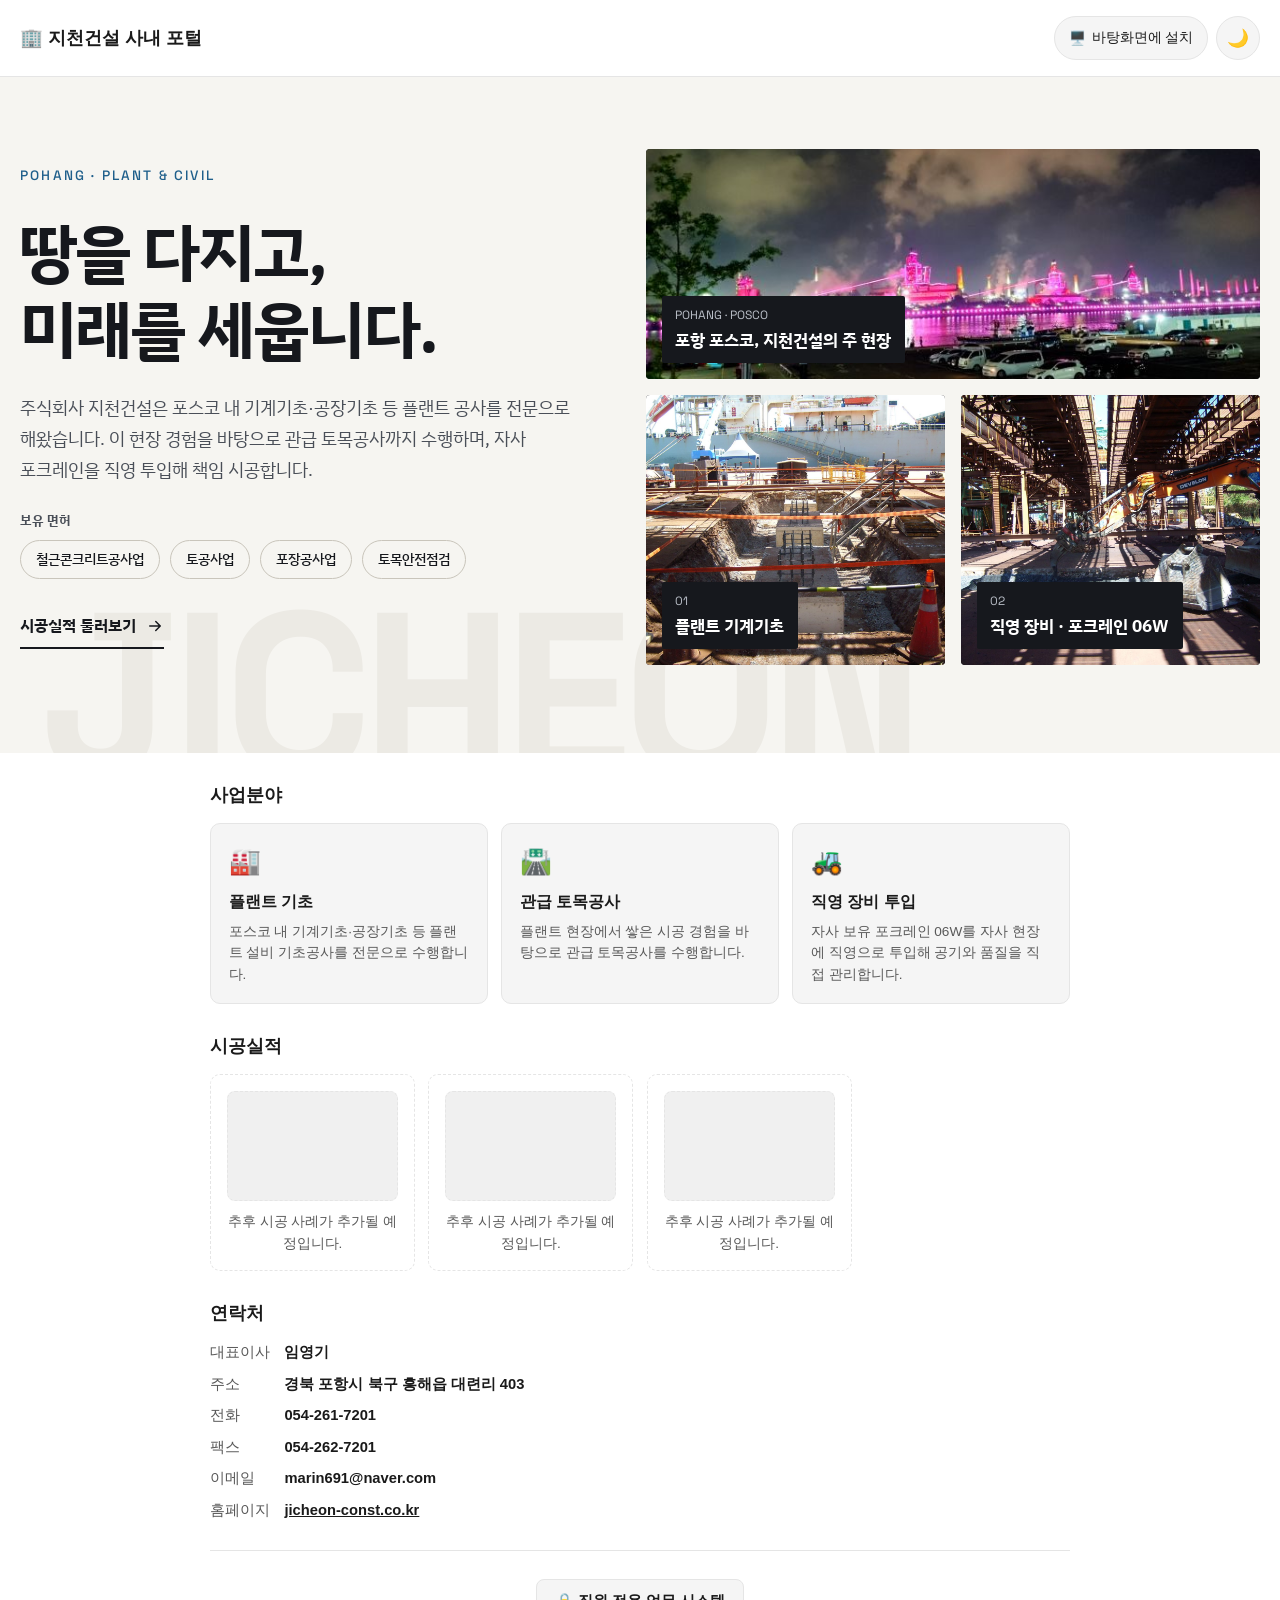
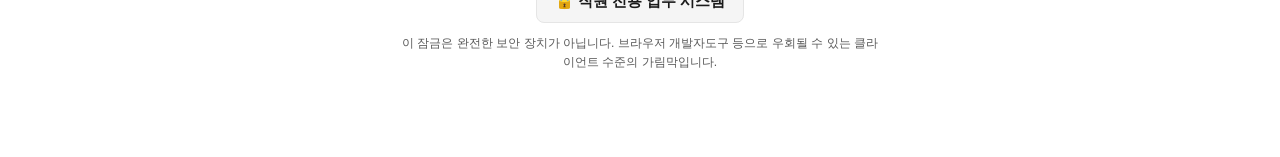
==== commit 4eedafee: "지천포탈: 메인 문구 '내일을' → '미래를 세웁니다'로 수정 Co-Authored-By: Claude Opus 5.5 <noreply@anthropic.com> Claude-Se" ====
--- a/apps/company-portal/index.html
+++ b/apps/company-portal/index.html
@@ -33,7 +33,7 @@
       <div class="landing-hero-inner">
         <div class="landing-hero-copy">
           <span class="landing-hero-eyebrow">POHANG · PLANT &amp; CIVIL</span>
-          <h1 id="landing-hero-title" class="landing-hero-title">땅을 다지고,<br>내일을 세웁니다.</h1>
+          <h1 id="landing-hero-title" class="landing-hero-title">땅을 다지고,<br>미래를 세웁니다.</h1>
           <p class="landing-hero-desc">주식회사 지천건설은 포스코 내 기계기초·공장기초 등 플랜트 공사를 전문으로 해왔습니다. 이 현장 경험을 바탕으로 관급 토목공사까지 수행하며, 자사 포크레인을 직영 투입해 책임 시공합니다.</p>
           <div class="landing-hero-licenses">
             <span class="landing-hero-label">보유 면허</span>
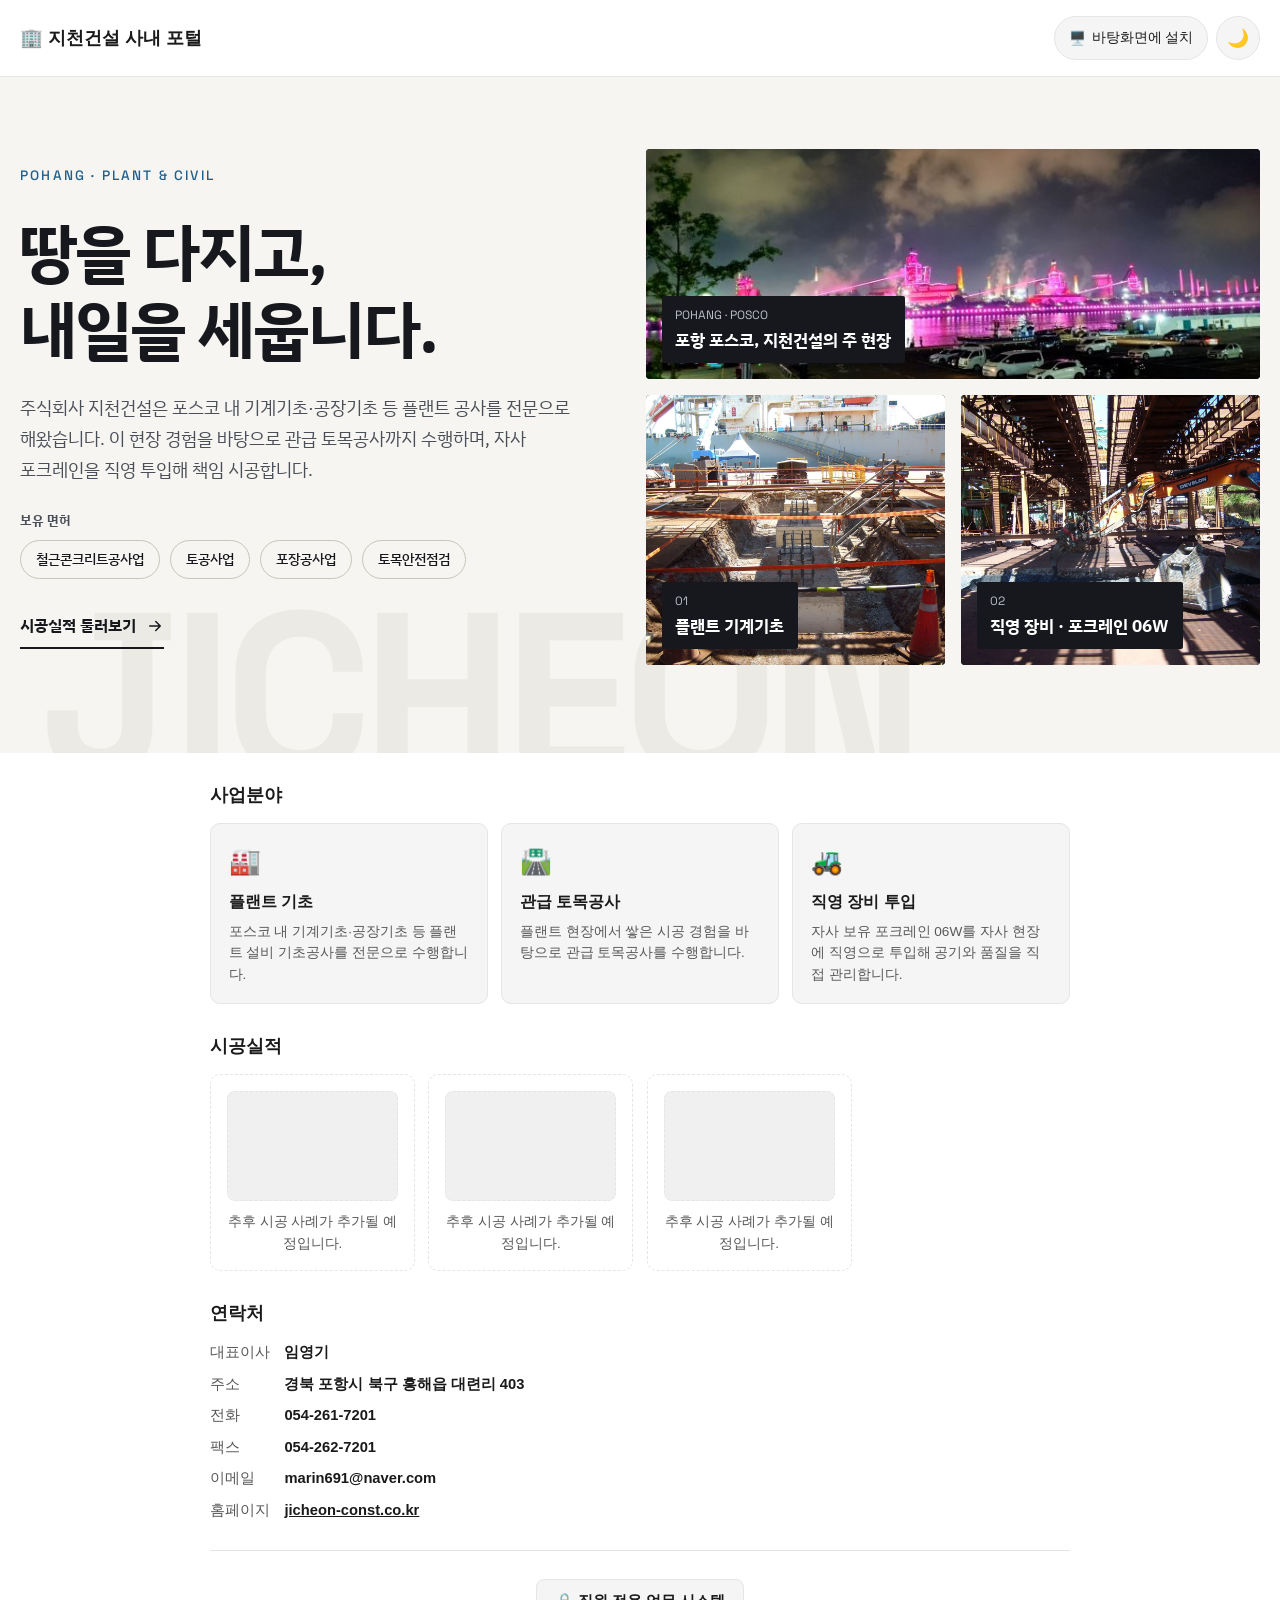
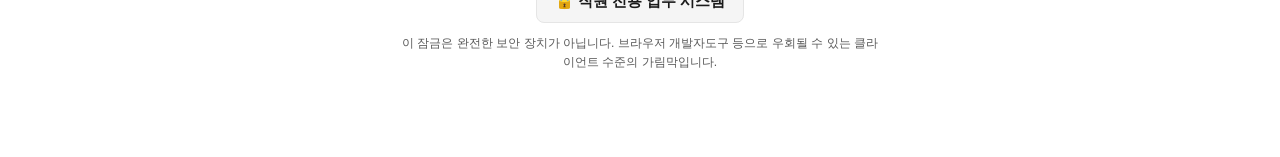
==== commit 216d8668: "지천포탈: 메인 문구를 '내일을 세웁니다'로 되돌림 Co-Authored-By: Claude Opus 5.5 <noreply@anthropic.com> Claude-Session:" ====
--- a/apps/company-portal/index.html
+++ b/apps/company-portal/index.html
@@ -33,7 +33,7 @@
       <div class="landing-hero-inner">
         <div class="landing-hero-copy">
           <span class="landing-hero-eyebrow">POHANG · PLANT &amp; CIVIL</span>
-          <h1 id="landing-hero-title" class="landing-hero-title">땅을 다지고,<br>미래를 세웁니다.</h1>
+          <h1 id="landing-hero-title" class="landing-hero-title">땅을 다지고,<br>내일을 세웁니다.</h1>
           <p class="landing-hero-desc">주식회사 지천건설은 포스코 내 기계기초·공장기초 등 플랜트 공사를 전문으로 해왔습니다. 이 현장 경험을 바탕으로 관급 토목공사까지 수행하며, 자사 포크레인을 직영 투입해 책임 시공합니다.</p>
           <div class="landing-hero-licenses">
             <span class="landing-hero-label">보유 면허</span>
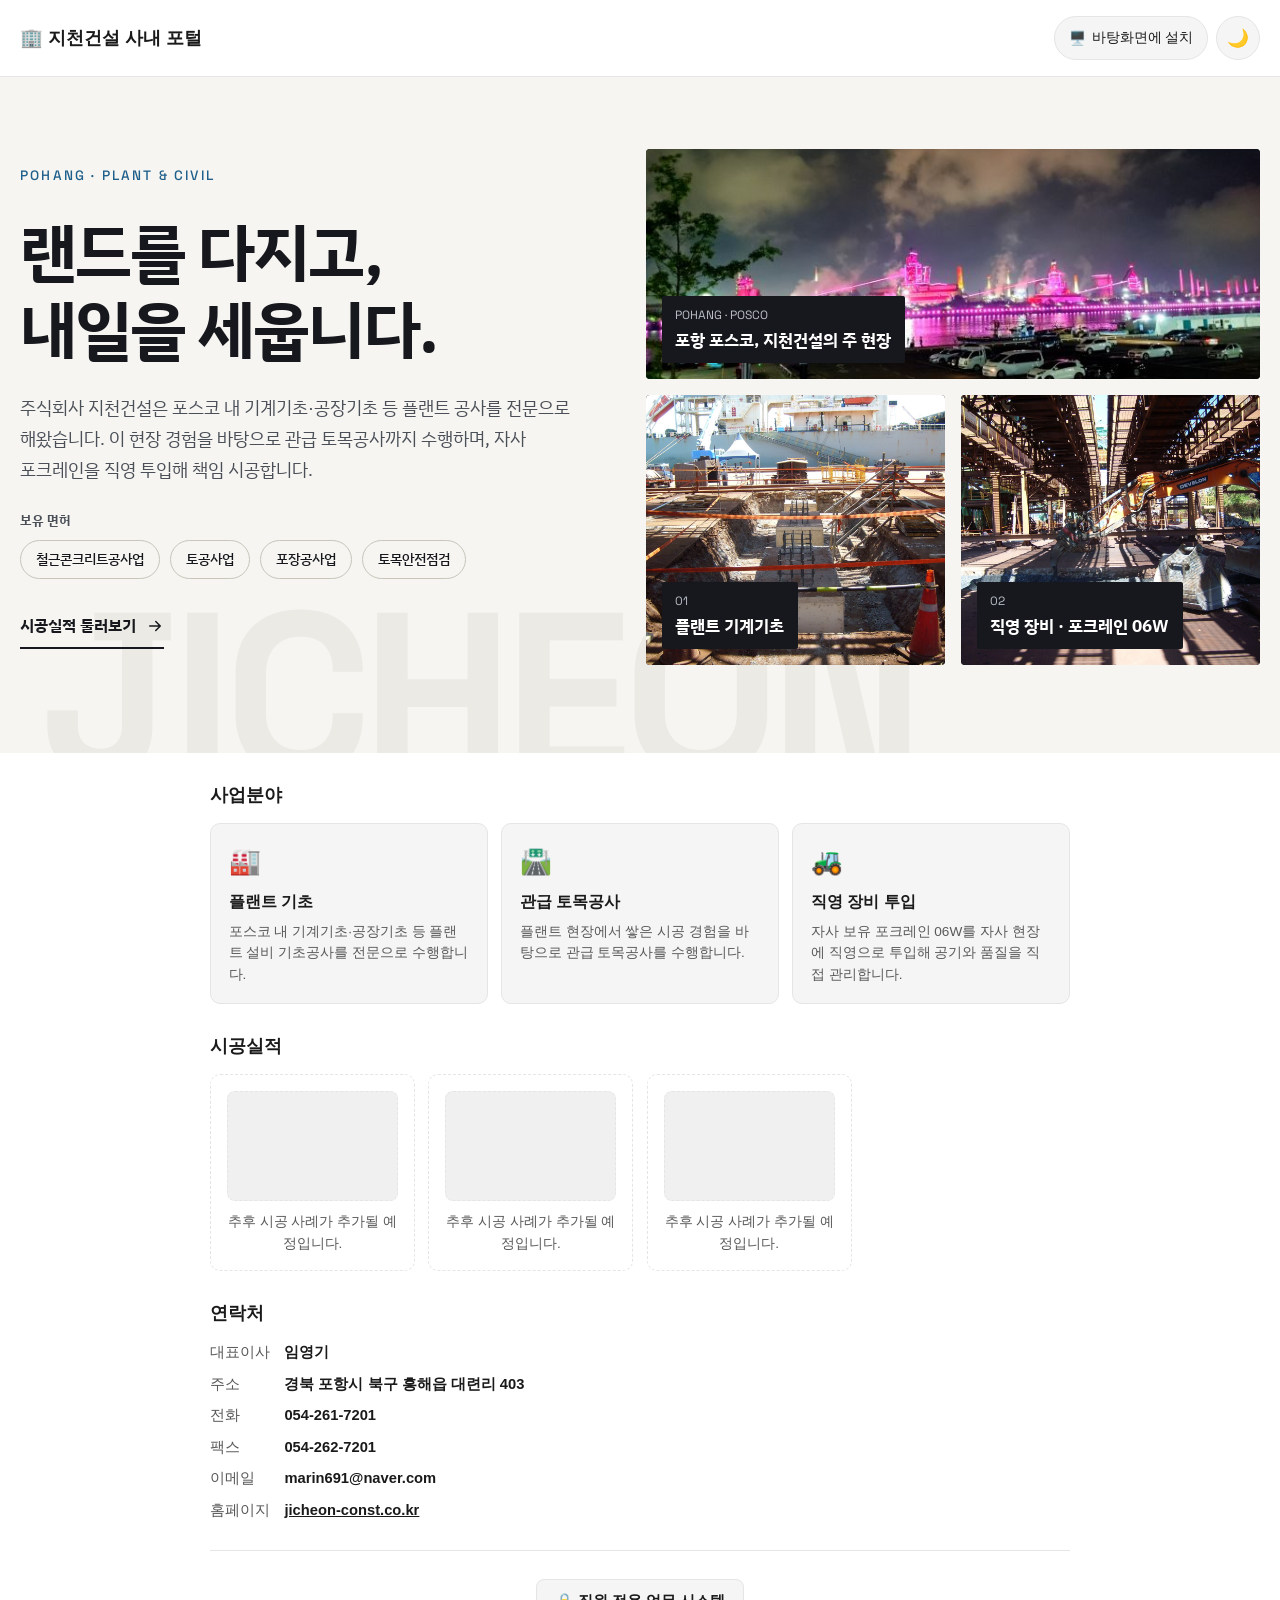
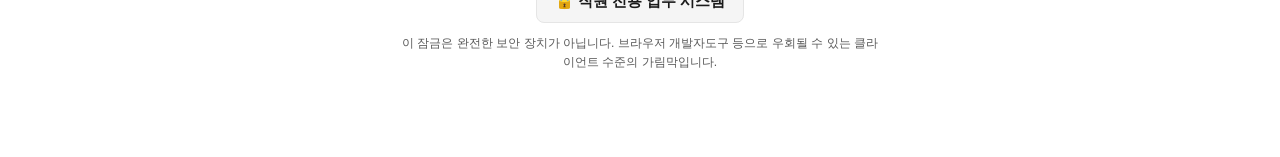
==== commit f4d8b87f: "지천포탈: 첫 화면 문구 '땅을' → '랜드를' Co-Authored-By: Claude Opus 5.5 <noreply@anthropic.com> Claude-Session: h" ====
--- a/apps/company-portal/index.html
+++ b/apps/company-portal/index.html
@@ -33,7 +33,7 @@
       <div class="landing-hero-inner">
         <div class="landing-hero-copy">
           <span class="landing-hero-eyebrow">POHANG · PLANT &amp; CIVIL</span>
-          <h1 id="landing-hero-title" class="landing-hero-title">땅을 다지고,<br>내일을 세웁니다.</h1>
+          <h1 id="landing-hero-title" class="landing-hero-title">랜드를 다지고,<br>내일을 세웁니다.</h1>
           <p class="landing-hero-desc">주식회사 지천건설은 포스코 내 기계기초·공장기초 등 플랜트 공사를 전문으로 해왔습니다. 이 현장 경험을 바탕으로 관급 토목공사까지 수행하며, 자사 포크레인을 직영 투입해 책임 시공합니다.</p>
           <div class="landing-hero-licenses">
             <span class="landing-hero-label">보유 면허</span>
